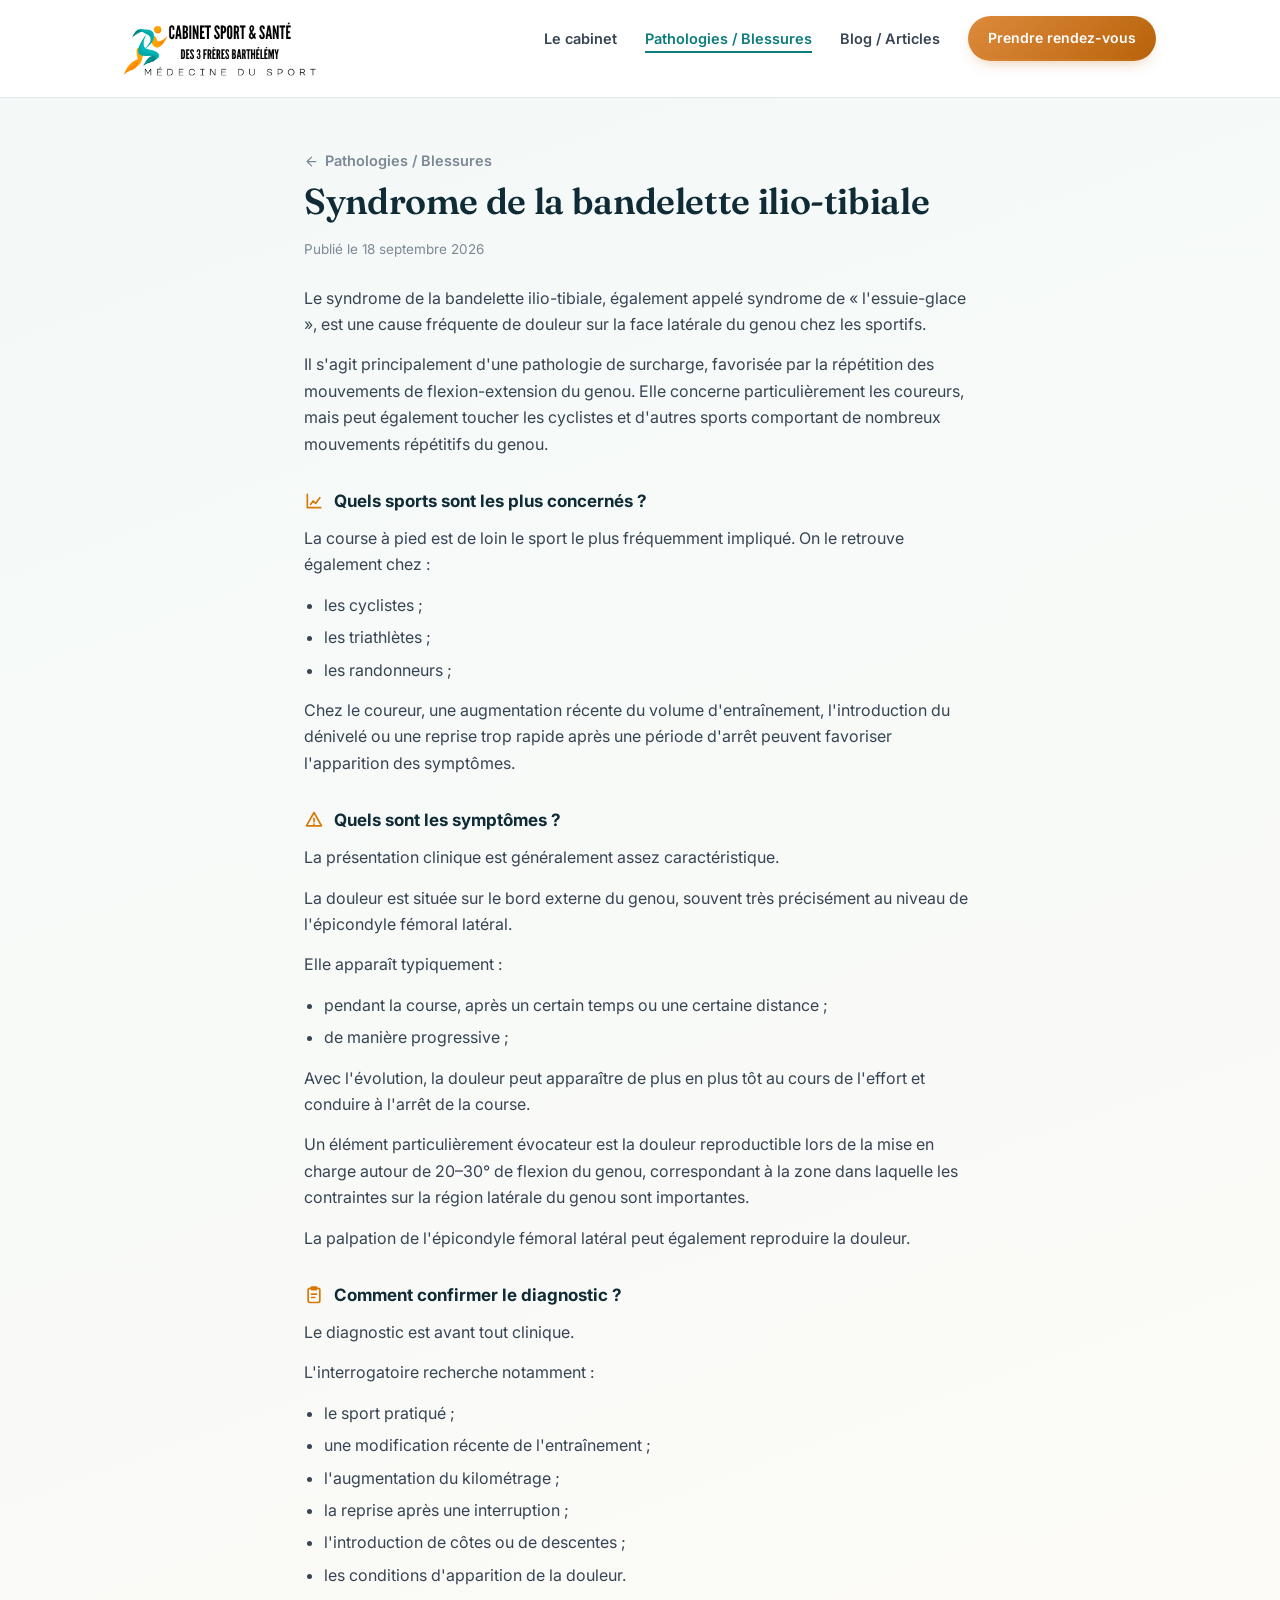
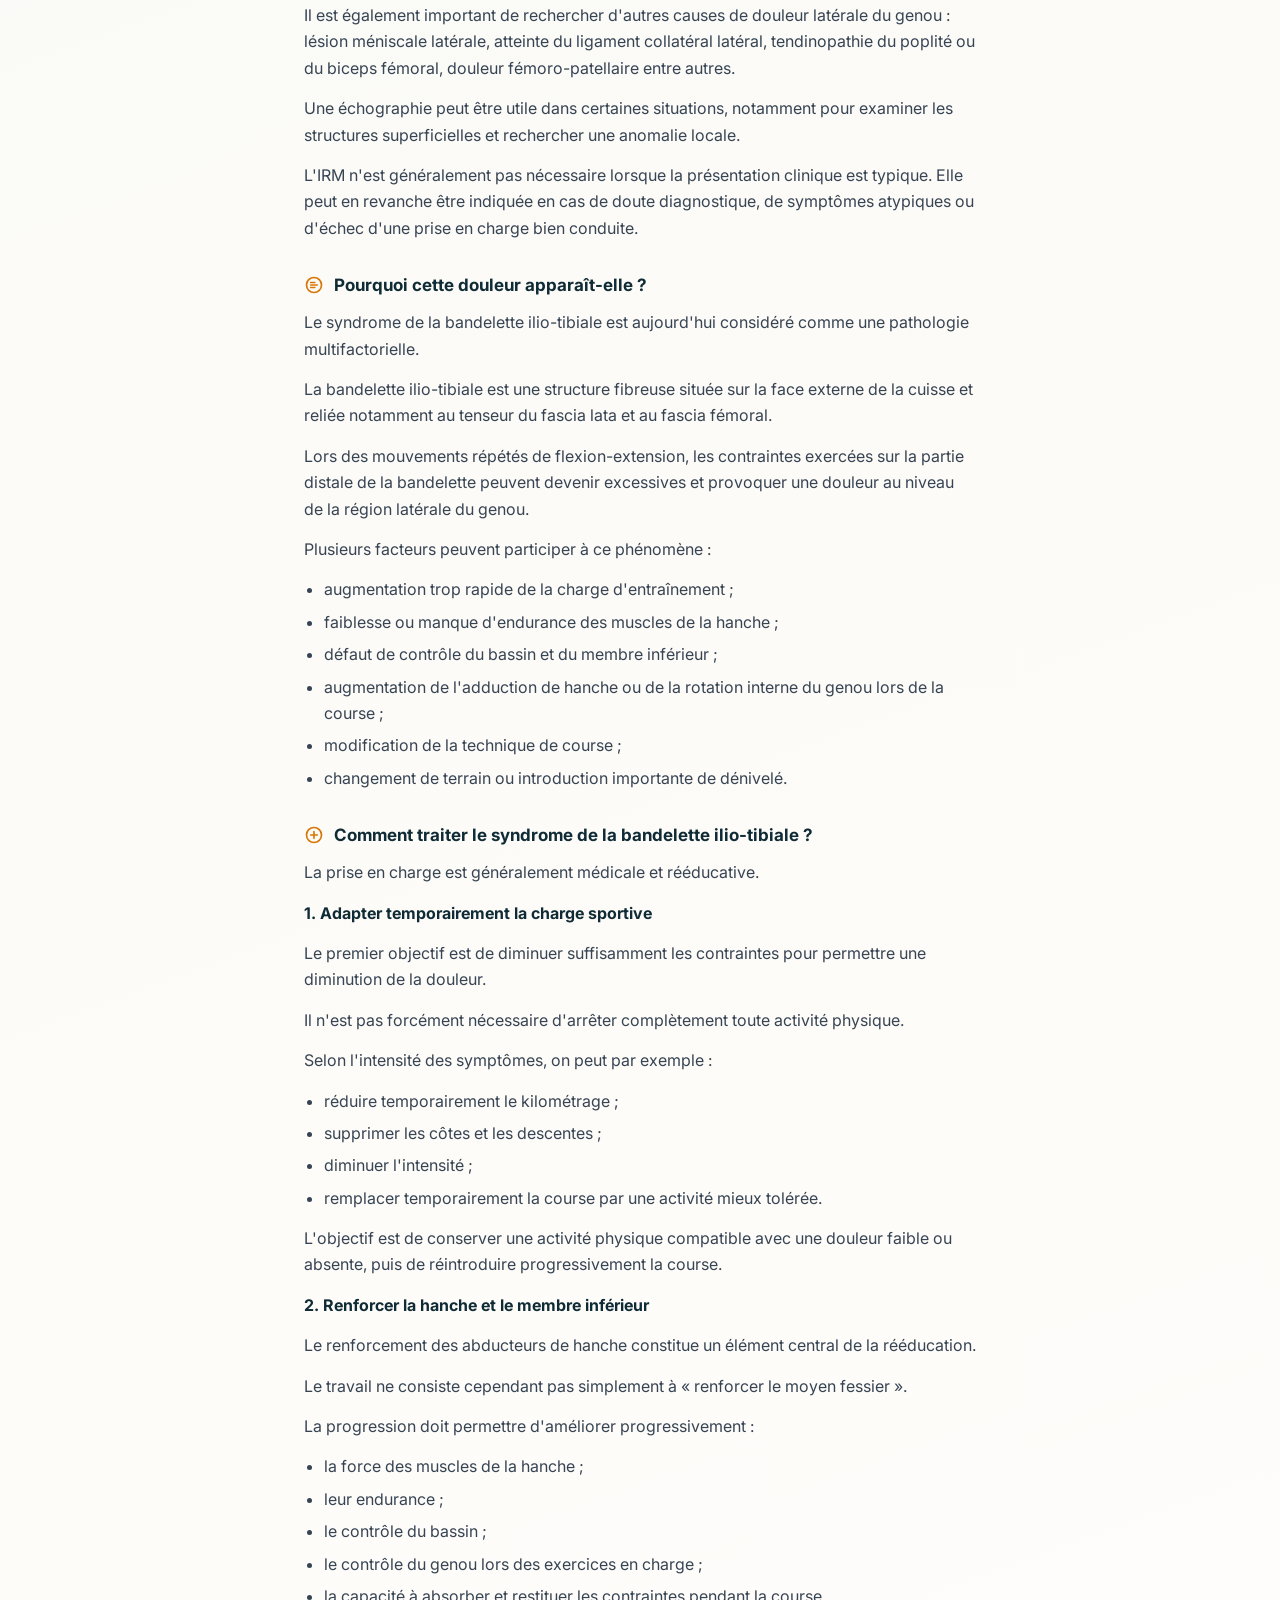
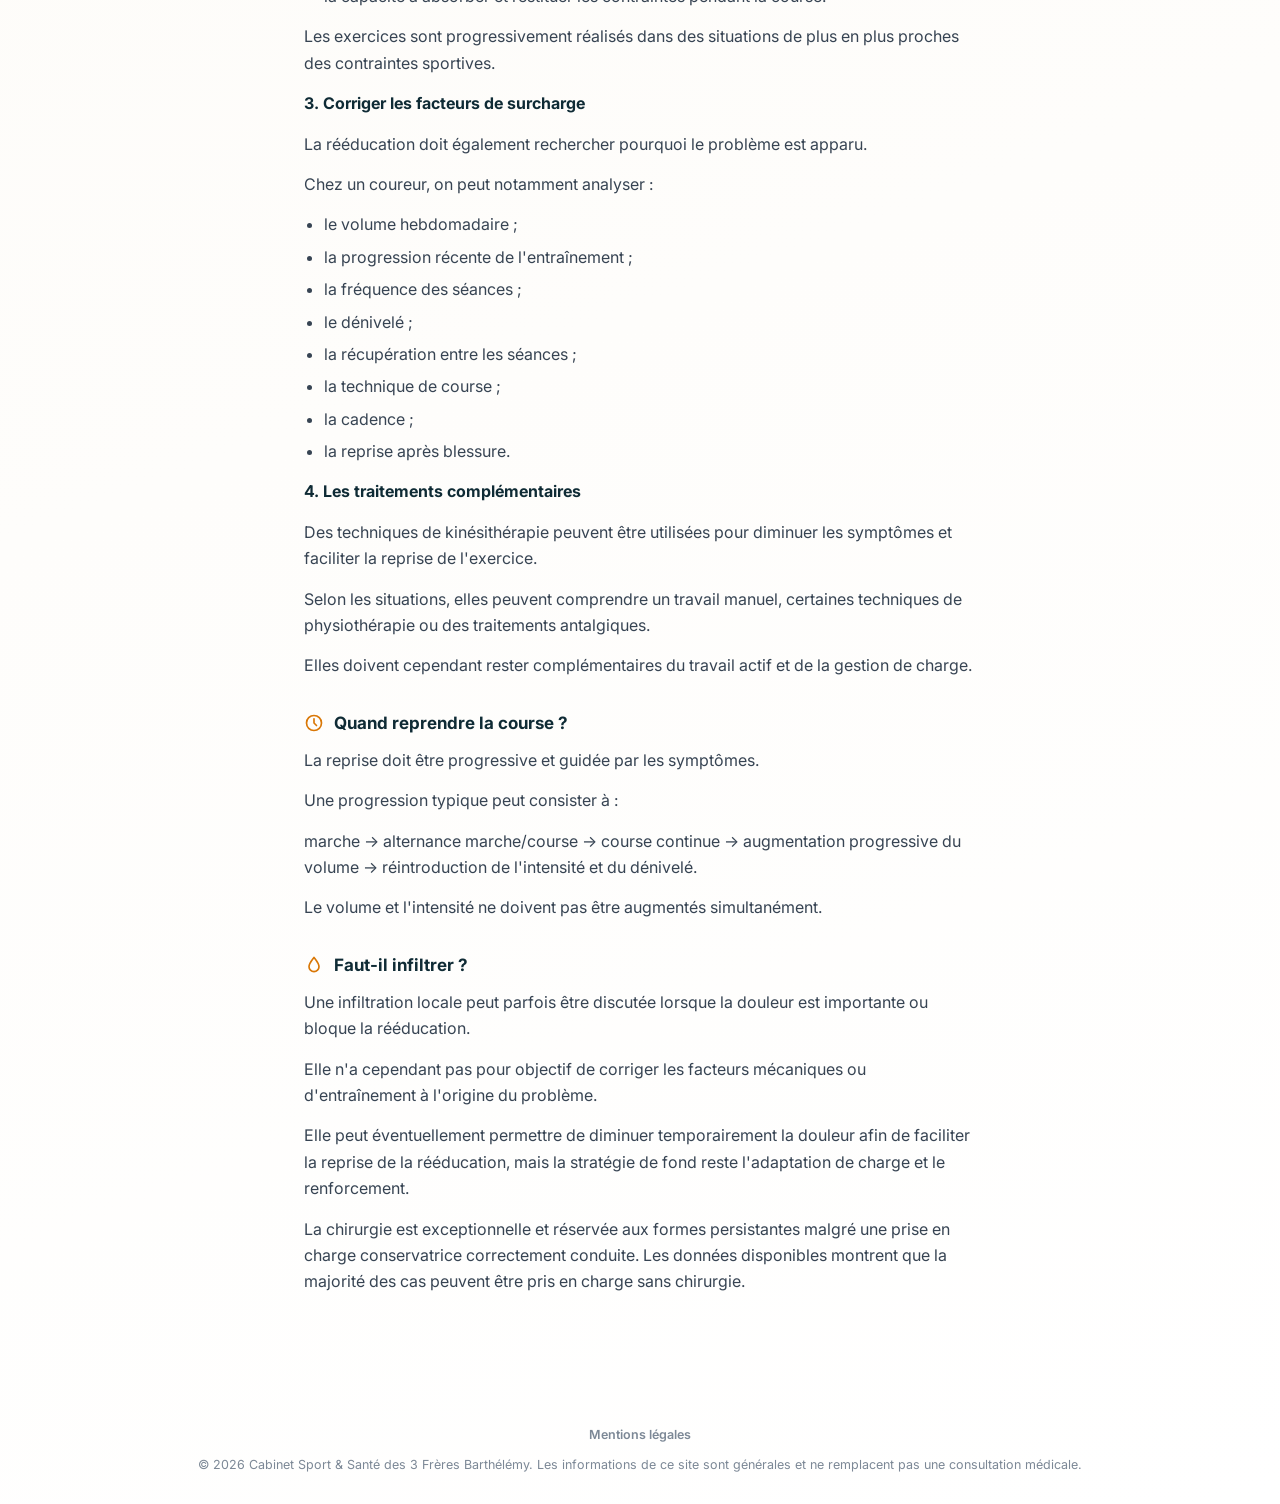
==== bandelette-ilio-tibiale.html @ 6c6b0b25 "Add "Syndrome de la bandelette ilio-tibiale" article Turn Pathologies from an empty state into a car" ====
<!DOCTYPE html>
<html lang="fr">
<head>
<meta charset="UTF-8">
<meta name="viewport" content="width=device-width, initial-scale=1.0">
<title>Syndrome de la bandelette ilio-tibiale - Cabinet Sport &amp; Santé des 3 Frères Barthélémy</title>
<meta name="description" content="Syndrome de la bandelette ilio-tibiale : symptômes, diagnostic, causes et prise en charge chez le coureur.">
<link rel="icon" type="image/png" href="assets/favicon.png">
<link rel="preconnect" href="https://fonts.googleapis.com">
<link rel="preconnect" href="https://fonts.gstatic.com" crossorigin>
<link href="https://fonts.googleapis.com/css2?family=Fraunces:opsz,wght@9..144,500;9..144,600&family=Inter:wght@400;500;600;700&display=swap" rel="stylesheet">
<link rel="stylesheet" href="style.css">
</head>
<body>

<header>
  <div class="nav-wrap">
    <a href="index.html" class="logo"><img src="assets/logo-header.png" alt="Cabinet Sport & Santé des 3 Frères Barthélémy"></a>
    <nav>
      <ul>
        <li><a href="cabinet.html">Le cabinet</a></li>
        <li><a href="pathologies.html" class="active">Pathologies / Blessures</a></li>
        <li><a href="traitements.html">Blog / Articles</a></li>
        <li><a href="cabinet.html#rendez-vous" class="nav-cta">Prendre rendez-vous</a></li>
      </ul>
    </nav>
  </div>
</header>

<main>
  <div class="container">
    <a class="back-link" href="pathologies.html">
      <svg viewBox="0 0 24 24" fill="none" stroke="currentColor" stroke-width="2" stroke-linecap="round" stroke-linejoin="round"><path d="M19 12H5M12 19l-7-7 7-7"/></svg>
      Pathologies / Blessures
    </a>

    <h1>Syndrome de la bandelette ilio-tibiale</h1>
    <p class="article-date">Publié le 18 septembre 2026</p>

    <p>Le syndrome de la bandelette ilio-tibiale, également appelé syndrome de « l'essuie-glace », est une cause fréquente de douleur sur la face latérale du genou chez les sportifs.</p>
    <p>Il s'agit principalement d'une pathologie de surcharge, favorisée par la répétition des mouvements de flexion-extension du genou. Elle concerne particulièrement les coureurs, mais peut également toucher les cyclistes et d'autres sports comportant de nombreux mouvements répétitifs du genou.</p>

    <h3><svg viewBox="0 0 24 24" fill="none" stroke="currentColor" stroke-width="2" stroke-linecap="round" stroke-linejoin="round"><path d="M4 4v16h16M8 16l3-4 3 3 5-7"/></svg> Quels sports sont les plus concernés ?</h3>
    <p>La course à pied est de loin le sport le plus fréquemment impliqué. On le retrouve également chez :</p>
    <ul>
      <li>les cyclistes ;</li>
      <li>les triathlètes ;</li>
      <li>les randonneurs ;</li>
    </ul>
    <p>Chez le coureur, une augmentation récente du volume d'entraînement, l'introduction du dénivelé ou une reprise trop rapide après une période d'arrêt peuvent favoriser l'apparition des symptômes.</p>

    <h3><svg viewBox="0 0 24 24" fill="none" stroke="currentColor" stroke-width="2" stroke-linecap="round" stroke-linejoin="round"><path d="M12 3l9 16H3L12 3z"/><path d="M12 10v4M12 17h.01"/></svg> Quels sont les symptômes ?</h3>
    <p>La présentation clinique est généralement assez caractéristique.</p>
    <p>La douleur est située sur le bord externe du genou, souvent très précisément au niveau de l'épicondyle fémoral latéral.</p>
    <p>Elle apparaît typiquement :</p>
    <ul>
      <li>pendant la course, après un certain temps ou une certaine distance ;</li>
      <li>de manière progressive ;</li>
    </ul>
    <p>Avec l'évolution, la douleur peut apparaître de plus en plus tôt au cours de l'effort et conduire à l'arrêt de la course.</p>
    <p>Un élément particulièrement évocateur est la douleur reproductible lors de la mise en charge autour de 20–30° de flexion du genou, correspondant à la zone dans laquelle les contraintes sur la région latérale du genou sont importantes.</p>
    <p>La palpation de l'épicondyle fémoral latéral peut également reproduire la douleur.</p>

    <h3><svg viewBox="0 0 24 24" fill="none" stroke="currentColor" stroke-width="2" stroke-linecap="round" stroke-linejoin="round"><rect x="5" y="4" width="14" height="17" rx="2"/><path d="M9 2.5h6v3H9z"/><path d="M9 11h6M9 15h4"/></svg> Comment confirmer le diagnostic ?</h3>
    <p>Le diagnostic est avant tout clinique.</p>
    <p>L'interrogatoire recherche notamment :</p>
    <ul>
      <li>le sport pratiqué ;</li>
      <li>une modification récente de l'entraînement ;</li>
      <li>l'augmentation du kilométrage ;</li>
      <li>la reprise après une interruption ;</li>
      <li>l'introduction de côtes ou de descentes ;</li>
      <li>les conditions d'apparition de la douleur.</li>
    </ul>
    <p>Il est également important de rechercher d'autres causes de douleur latérale du genou : lésion méniscale latérale, atteinte du ligament collatéral latéral, tendinopathie du poplité ou du biceps fémoral, douleur fémoro-patellaire entre autres.</p>
    <p>Une échographie peut être utile dans certaines situations, notamment pour examiner les structures superficielles et rechercher une anomalie locale.</p>
    <p>L'IRM n'est généralement pas nécessaire lorsque la présentation clinique est typique. Elle peut en revanche être indiquée en cas de doute diagnostique, de symptômes atypiques ou d'échec d'une prise en charge bien conduite.</p>

    <h3><svg viewBox="0 0 24 24" fill="none" stroke="currentColor" stroke-width="2" stroke-linecap="round" stroke-linejoin="round"><circle cx="12" cy="12" r="9"/><path d="M8 12h8M8 9h5M8 15h5"/></svg> Pourquoi cette douleur apparaît-elle ?</h3>
    <p>Le syndrome de la bandelette ilio-tibiale est aujourd'hui considéré comme une pathologie multifactorielle.</p>
    <p>La bandelette ilio-tibiale est une structure fibreuse située sur la face externe de la cuisse et reliée notamment au tenseur du fascia lata et au fascia fémoral.</p>
    <p>Lors des mouvements répétés de flexion-extension, les contraintes exercées sur la partie distale de la bandelette peuvent devenir excessives et provoquer une douleur au niveau de la région latérale du genou.</p>
    <p>Plusieurs facteurs peuvent participer à ce phénomène :</p>
    <ul>
      <li>augmentation trop rapide de la charge d'entraînement ;</li>
      <li>faiblesse ou manque d'endurance des muscles de la hanche ;</li>
      <li>défaut de contrôle du bassin et du membre inférieur ;</li>
      <li>augmentation de l'adduction de hanche ou de la rotation interne du genou lors de la course ;</li>
      <li>modification de la technique de course ;</li>
      <li>changement de terrain ou introduction importante de dénivelé.</li>
    </ul>

    <h3><svg viewBox="0 0 24 24" fill="none" stroke="currentColor" stroke-width="2" stroke-linecap="round" stroke-linejoin="round"><circle cx="12" cy="12" r="9"/><path d="M12 8v8M8 12h8"/></svg> Comment traiter le syndrome de la bandelette ilio-tibiale ?</h3>
    <p>La prise en charge est généralement médicale et rééducative.</p>

    <p><strong>1. Adapter temporairement la charge sportive</strong></p>
    <p>Le premier objectif est de diminuer suffisamment les contraintes pour permettre une diminution de la douleur.</p>
    <p>Il n'est pas forcément nécessaire d'arrêter complètement toute activité physique.</p>
    <p>Selon l'intensité des symptômes, on peut par exemple :</p>
    <ul>
      <li>réduire temporairement le kilométrage ;</li>
      <li>supprimer les côtes et les descentes ;</li>
      <li>diminuer l'intensité ;</li>
      <li>remplacer temporairement la course par une activité mieux tolérée.</li>
    </ul>
    <p>L'objectif est de conserver une activité physique compatible avec une douleur faible ou absente, puis de réintroduire progressivement la course.</p>

    <p><strong>2. Renforcer la hanche et le membre inférieur</strong></p>
    <p>Le renforcement des abducteurs de hanche constitue un élément central de la rééducation.</p>
    <p>Le travail ne consiste cependant pas simplement à « renforcer le moyen fessier ».</p>
    <p>La progression doit permettre d'améliorer progressivement :</p>
    <ul>
      <li>la force des muscles de la hanche ;</li>
      <li>leur endurance ;</li>
      <li>le contrôle du bassin ;</li>
      <li>le contrôle du genou lors des exercices en charge ;</li>
      <li>la capacité à absorber et restituer les contraintes pendant la course.</li>
    </ul>
    <p>Les exercices sont progressivement réalisés dans des situations de plus en plus proches des contraintes sportives.</p>

    <p><strong>3. Corriger les facteurs de surcharge</strong></p>
    <p>La rééducation doit également rechercher pourquoi le problème est apparu.</p>
    <p>Chez un coureur, on peut notamment analyser :</p>
    <ul>
      <li>le volume hebdomadaire ;</li>
      <li>la progression récente de l'entraînement ;</li>
      <li>la fréquence des séances ;</li>
      <li>le dénivelé ;</li>
      <li>la récupération entre les séances ;</li>
      <li>la technique de course ;</li>
      <li>la cadence ;</li>
      <li>la reprise après blessure.</li>
    </ul>

    <p><strong>4. Les traitements complémentaires</strong></p>
    <p>Des techniques de kinésithérapie peuvent être utilisées pour diminuer les symptômes et faciliter la reprise de l'exercice.</p>
    <p>Selon les situations, elles peuvent comprendre un travail manuel, certaines techniques de physiothérapie ou des traitements antalgiques.</p>
    <p>Elles doivent cependant rester complémentaires du travail actif et de la gestion de charge.</p>

    <h3><svg viewBox="0 0 24 24" fill="none" stroke="currentColor" stroke-width="2" stroke-linecap="round" stroke-linejoin="round"><circle cx="12" cy="12" r="9"/><path d="M12 7v5l3 3"/></svg> Quand reprendre la course ?</h3>
    <p>La reprise doit être progressive et guidée par les symptômes.</p>
    <p>Une progression typique peut consister à :</p>
    <p>marche → alternance marche/course → course continue → augmentation progressive du volume → réintroduction de l'intensité et du dénivelé.</p>
    <p>Le volume et l'intensité ne doivent pas être augmentés simultanément.</p>

    <h3><svg viewBox="0 0 24 24" fill="none" stroke="currentColor" stroke-width="2" stroke-linecap="round" stroke-linejoin="round"><path d="M12 3c-3 4-6 7.5-6 11a6 6 0 0 0 12 0c0-3.5-3-7-6-11z"/></svg> Faut-il infiltrer ?</h3>
    <p>Une infiltration locale peut parfois être discutée lorsque la douleur est importante ou bloque la rééducation.</p>
    <p>Elle n'a cependant pas pour objectif de corriger les facteurs mécaniques ou d'entraînement à l'origine du problème.</p>
    <p>Elle peut éventuellement permettre de diminuer temporairement la douleur afin de faciliter la reprise de la rééducation, mais la stratégie de fond reste l'adaptation de charge et le renforcement.</p>
    <p>La chirurgie est exceptionnelle et réservée aux formes persistantes malgré une prise en charge conservatrice correctement conduite. Les données disponibles montrent que la majorité des cas peuvent être pris en charge sans chirurgie.</p>
  </div>
</main>

<footer>
  <div class="footer-links"><a href="mentions-legales.html">Mentions légales</a></div>
  © 2026 Cabinet Sport &amp; Santé des 3 Frères Barthélémy. Les informations de ce site sont générales et ne remplacent pas une consultation médicale.
</footer>

</body>
</html>
---- style.css ----
:root{
  --navy:#0f2b35;
  --teal:#0e7c7c;
  --teal-dark:#0b5f5f;
  --teal-tint:#eaf5f4;
  --accent:#d97706;
  --accent-dark:#b8630a;
  --accent-tint:#fdf1e2;
  --doctolib:#1568c4;
  --doctolib-dark:#0f4f96;
  --text:#374453;
  --text-light:#7c8896;
  --border:#e5e9ed;
}
*{margin:0;padding:0;box-sizing:border-box;}
html{scroll-behavior:smooth;}
body{
  font-family:'Inter',system-ui,-apple-system,sans-serif;
  color:var(--text);
  background:linear-gradient(160deg,#f3f9f8 0%,#fdfbf7 45%,#ffffff 100%);
  line-height:1.65;
  -webkit-font-smoothing:antialiased;
}
a{color:inherit;text-decoration:none;}
[id]{scroll-margin-top:24px;}
.container{max-width:720px;margin:0 auto;padding:0 24px;}
.container-wide{max-width:900px;margin:0 auto;padding:0 24px;}

/* Header */
header{background:#fff;box-shadow:0 1px 0 rgba(15,43,53,0.08);}
.nav-wrap{
  max-width:1080px;margin:0 auto;padding:16px 24px;
  display:flex;align-items:center;justify-content:space-between;flex-wrap:wrap;gap:20px;
}
.logo{display:flex;align-items:center;}
.logo img{height:54px;display:block;}
nav ul{display:flex;align-items:center;gap:28px;list-style:none;flex-wrap:wrap;}
nav ul li a{font-weight:600;font-size:14.5px;color:var(--text);padding-bottom:4px;border-bottom:2px solid transparent;}
nav ul li a:hover,nav ul li a.active{color:var(--teal);border-color:var(--teal);}
.nav-cta{
  display:inline-flex;align-items:center;font-weight:600;font-size:14px;color:#fff;
  background:linear-gradient(135deg,#dd8a3d,var(--accent-dark));
  box-shadow:0 6px 16px -8px rgba(184,99,10,0.5);
  padding:10px 20px;border-radius:999px;white-space:nowrap;
}
.nav-cta:hover{box-shadow:0 8px 20px -8px rgba(184,99,10,0.6);}

main{padding:52px 0 88px;}

/* Hero (home page) */
.hero-grid{display:grid;grid-template-columns:1.15fr 1fr;align-items:center;gap:32px;}
.hero-text .eyebrow{margin-bottom:18px;}
.hero-text h1{font-size:44px;}

.hero-visual{position:relative;display:flex;align-items:center;justify-content:center;min-height:280px;}
.hero-ring{
  position:absolute;top:50%;left:50%;transform:translate(-50%,-50%);
  width:320px;height:320px;border-radius:50%;
  border:1.5px dashed rgba(14,124,124,0.28);
}
.hero-blob{
  position:relative;width:264px;height:264px;border-radius:50%;flex-shrink:0;
  background:
    radial-gradient(circle at 26% 24%, rgba(14,124,124,0.55) 0%, rgba(14,124,124,0) 55%),
    radial-gradient(circle at 76% 78%, rgba(230,142,20,0.5) 0%, rgba(230,142,20,0) 55%),
    linear-gradient(140deg,#f2fbfa 0%,#fdf3e2 100%);
  border:1px solid rgba(255,255,255,0.7);
  display:flex;align-items:center;justify-content:center;
  box-shadow:0 30px 54px -22px rgba(15,43,53,0.32),0 0 0 1px rgba(15,43,53,0.03);
}
.hero-blob img{width:56%;height:auto;filter:drop-shadow(0 14px 20px rgba(15,43,53,0.22));}

/* Headings and text */
h1{
  font-family:'Fraunces',Georgia,serif;font-weight:600;
  font-size:36px;line-height:1.15;letter-spacing:-0.01em;margin-bottom:16px;color:var(--navy);
}
h2{
  font-family:'Fraunces',Georgia,serif;font-weight:600;
  font-size:26px;margin:52px 0 18px;padding-bottom:12px;border-bottom:1px solid var(--border);color:var(--navy);
}
h2:first-of-type{margin-top:0;}
h3{font-size:17px;margin:30px 0 10px;color:var(--navy);display:flex;align-items:center;gap:10px;}
h3 svg{width:20px;height:20px;color:var(--accent);flex-shrink:0;}
p{margin-bottom:14px;}
p strong{color:var(--navy);}
ul,ol{margin:0 0 14px 20px;}
li{margin-bottom:6px;}
.eyebrow{
  display:block;font-size:12.5px;font-weight:700;letter-spacing:.09em;text-transform:uppercase;
  color:var(--teal);margin-bottom:16px;
}
.lead{font-size:17px;color:var(--text-light);margin-bottom:8px;max-width:560px;}

.lead-line{
  font-size:18px;line-height:1.5;color:var(--text-light);
  max-width:520px;padding-left:16px;margin-bottom:12px;border-left:3px solid var(--border);
}
.lead-line-1{border-left-color:var(--teal);}
.lead-line-2{border-left-color:var(--accent);}
.lead-line-3{border-left-color:var(--teal);margin-bottom:0;}

/* Buttons and links */
.btn{
  display:inline-flex;align-items:center;gap:8px;padding:12px 20px;border-radius:8px;
  background:linear-gradient(135deg,#2e86e0,var(--doctolib-dark));
  box-shadow:0 8px 18px -10px rgba(15,79,150,0.5);
  color:#fff;font-weight:600;font-size:14.5px;border:none;width:fit-content;
}
.btn:hover{box-shadow:0 10px 22px -10px rgba(15,79,150,0.6);}
.text-link{display:inline-flex;align-items:center;gap:6px;font-weight:600;font-size:15px;color:var(--navy);}
.text-link:hover{color:var(--teal);}
.text-link svg{width:16px;height:16px;transition:transform .15s ease;}
.text-link:hover svg{transform:translateX(3px);}
.map-link{color:var(--accent);text-decoration:underline;font-weight:600;}
.map-link:hover{color:var(--navy);}

/* Doctor rows (cabinet page) */
.doctor{
  display:flex;align-items:center;justify-content:space-between;gap:20px;flex-wrap:wrap;
  background:linear-gradient(135deg,#f8fbfa,#eef6f5);
  border-radius:14px;padding:20px 24px;margin-bottom:16px;
  box-shadow:0 10px 26px -18px rgba(15,43,53,0.25);
}
.doctor-info strong{display:block;color:var(--navy);font-size:15.5px;margin-bottom:2px;}
.doctor-info span{color:var(--text-light);font-size:13.5px;}

/* Location card (cabinet page) */
.location-card{
  display:flex;align-items:center;gap:16px;flex-wrap:wrap;
  background:linear-gradient(135deg,#f8fbfa,#eef6f5);
  border-radius:14px;padding:20px 24px;margin:22px 0 12px;
  box-shadow:0 10px 26px -18px rgba(15,43,53,0.25);
}
.location-icon{
  width:44px;height:44px;border-radius:50%;flex-shrink:0;
  background:linear-gradient(135deg,#eaf6f5,#d3ece9);
  display:flex;align-items:center;justify-content:center;
}
.location-icon svg{width:20px;height:20px;color:var(--teal-dark);}
.location-card .map-link{font-weight:600;font-size:15.5px;}

.empty-state{
  border:1px dashed var(--border);border-radius:10px;padding:36px 24px;
  text-align:center;color:var(--text-light);margin:20px 0;
}

/* Clickable article cards (traitements, pathologies) */
.card-list{display:flex;flex-direction:column;gap:14px;margin-top:24px;}
.card-link{
  display:flex;align-items:center;justify-content:space-between;gap:20px;
  background:linear-gradient(135deg,#ffffff,#f8fbfa);
  border:1px solid rgba(15,43,53,0.06);border-radius:14px;padding:24px 26px;
  box-shadow:0 8px 22px -18px rgba(15,43,53,0.18);
  transition:box-shadow .2s ease,transform .2s ease;
}
.card-link:hover{box-shadow:0 16px 32px -18px rgba(15,43,53,0.28);transform:translateY(-2px);}
.card-link .card-text h2{font-family:'Inter',sans-serif;font-weight:700;border-bottom:none;margin:0 0 6px;padding-bottom:0;font-size:18px;}
.card-link .card-text p{margin:0;color:var(--text-light);font-size:14.5px;}
.card-link .card-arrow{width:18px;height:18px;color:var(--text-light);flex-shrink:0;transition:transform .15s ease,color .15s ease;}
.card-link:hover .card-arrow{color:var(--teal);transform:translateX(3px);}

/* Expertise section (home page) */
.expertise-section{
  background:linear-gradient(135deg,#eef7f6 0%,#faf4ec 100%);
  padding:56px 0 64px;margin-top:48px;
}
.expertise-section h2{margin-top:0;border-bottom:1px solid rgba(15,43,53,0.08);}
.expertise-grid{display:grid;grid-template-columns:1fr 1fr;gap:40px 48px;}
.expertise-item{display:flex;gap:16px;}
.expertise-icon-wrap{
  width:46px;height:46px;border-radius:50%;flex-shrink:0;
  background:linear-gradient(135deg,#eaf6f5,#d3ece9);
  display:flex;align-items:center;justify-content:center;
}
.expertise-icon-wrap svg{width:21px;height:21px;color:var(--teal-dark);}
.expertise-item h3{margin:0 0 8px;font-size:16.5px;display:block;}
.expertise-item ul{list-style:none;margin:0;padding:0;}
.expertise-item li{display:flex;align-items:flex-start;gap:8px;font-size:14px;color:var(--text-light);margin-bottom:7px;}
.expertise-item li:last-child{margin-bottom:0;}
.expertise-item li svg{width:13px;height:13px;color:var(--accent);flex-shrink:0;margin-top:4px;}
.inline-link{text-decoration:underline;text-decoration-color:var(--border);text-underline-offset:2px;}
.inline-link:hover{color:var(--teal);text-decoration-color:var(--teal);}

.article-date{font-size:13.5px;color:var(--text-light);margin-bottom:24px;}

.back-link{display:inline-flex;align-items:center;gap:6px;font-weight:600;font-size:14.5px;color:var(--text-light);margin-bottom:8px;}
.back-link:hover{color:var(--accent);}
.back-link svg{width:15px;height:15px;}

footer{padding:28px 0;text-align:center;font-size:12.5px;color:var(--text-light);}
.footer-links{margin-bottom:10px;}
.footer-links a{font-weight:600;color:var(--text-light);}
.footer-links a:hover{color:var(--accent);}

@media (max-width: 640px){
  .nav-wrap{flex-direction:column;align-items:flex-start;padding:16px 20px;}
  nav{width:100%;}
  nav ul{flex-direction:column;align-items:flex-start;width:100%;gap:14px;}
  nav ul li{width:100%;}
  nav ul li a{display:block;padding-bottom:0;}
  nav ul li a.active,nav ul li a:hover{border-bottom:none;}
  .nav-cta{width:100%;justify-content:center;margin-top:4px;}
}
@media (max-width: 860px){
  .hero-grid{grid-template-columns:1fr;gap:8px;}
  .hero-visual{order:-1;min-height:0;margin:0 0 24px;}
  .hero-blob{width:180px;height:180px;}
  .hero-ring{width:220px;height:220px;}
}
@media (max-width: 700px){
  .expertise-grid{grid-template-columns:1fr;gap:32px;}
}
@media (max-width: 640px){
  h1{font-size:29px;}
  .hero-text h1{font-size:30px;}
  .lead{max-width:none;}
  .lead-line{max-width:none;}
  .doctor{flex-direction:column;align-items:flex-start;}
  .doctor .btn{width:100%;justify-content:center;}
  .card-link{align-items:flex-start;}
}
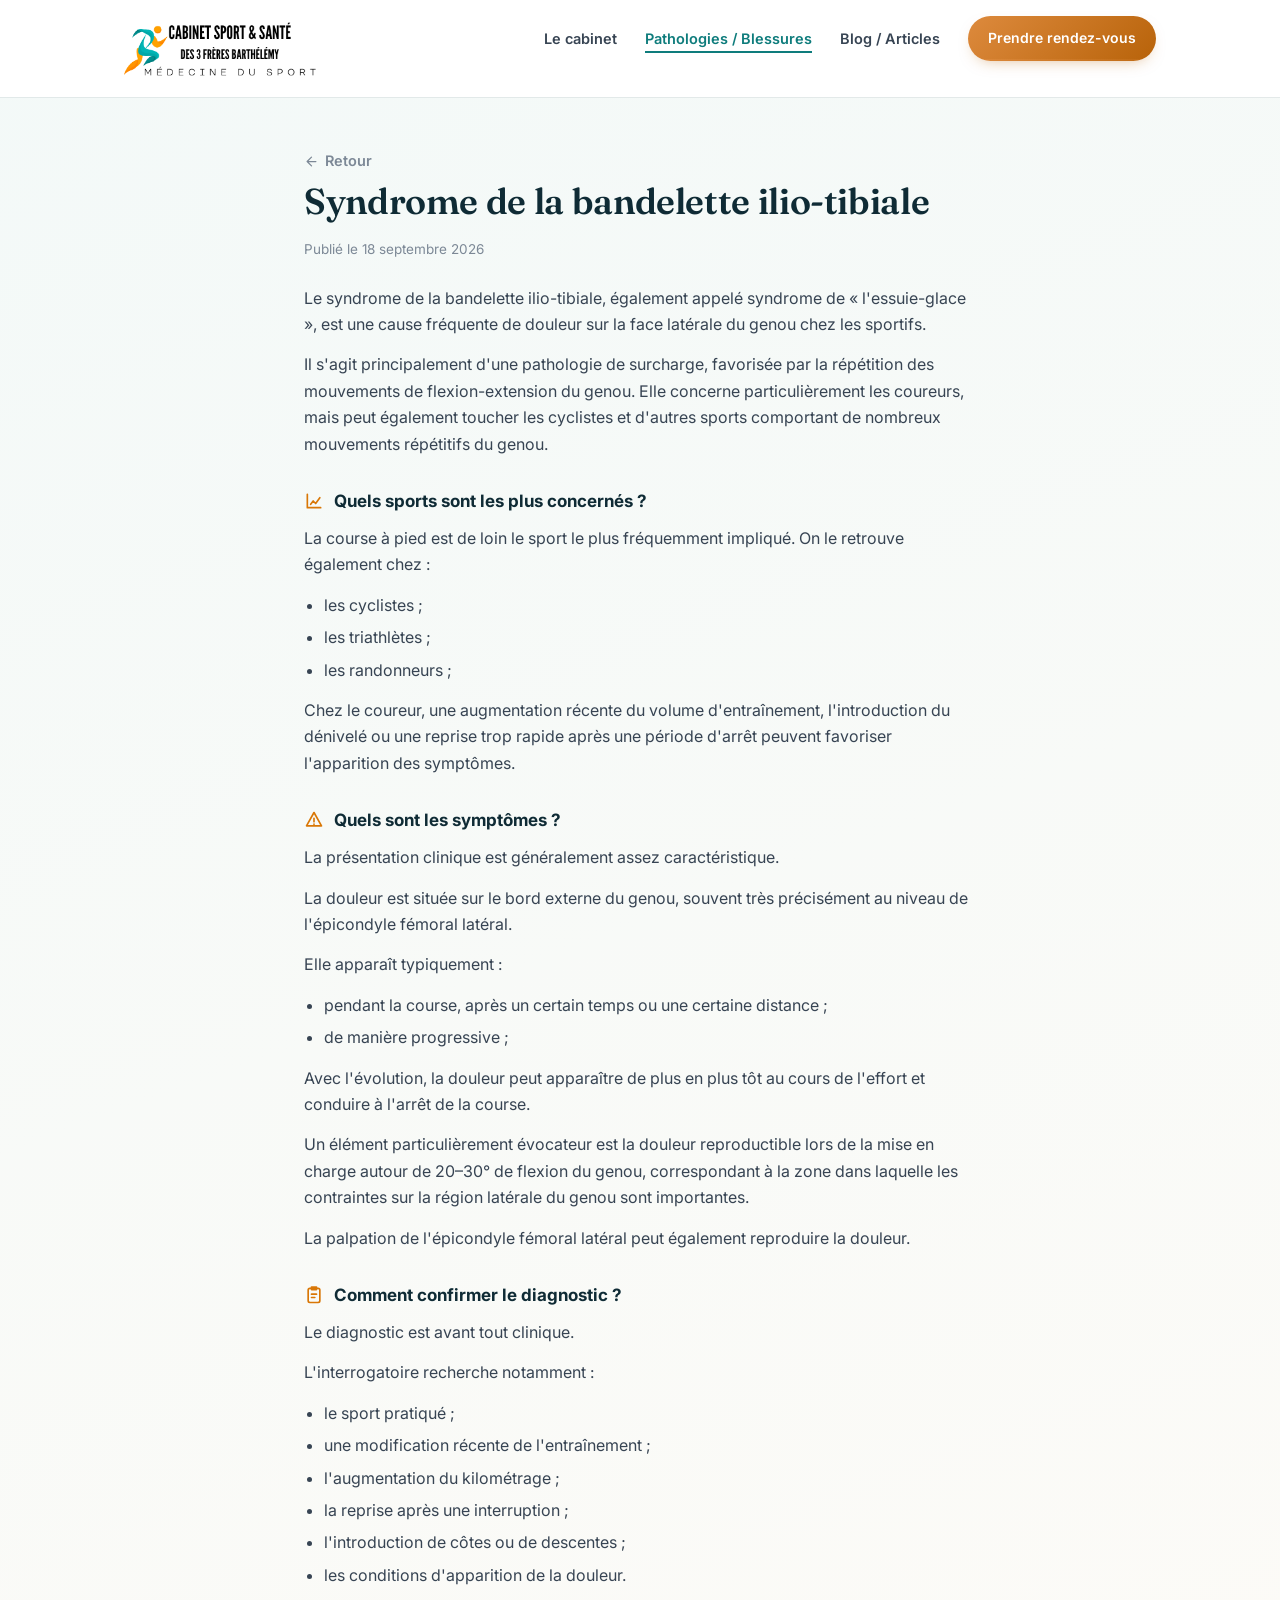
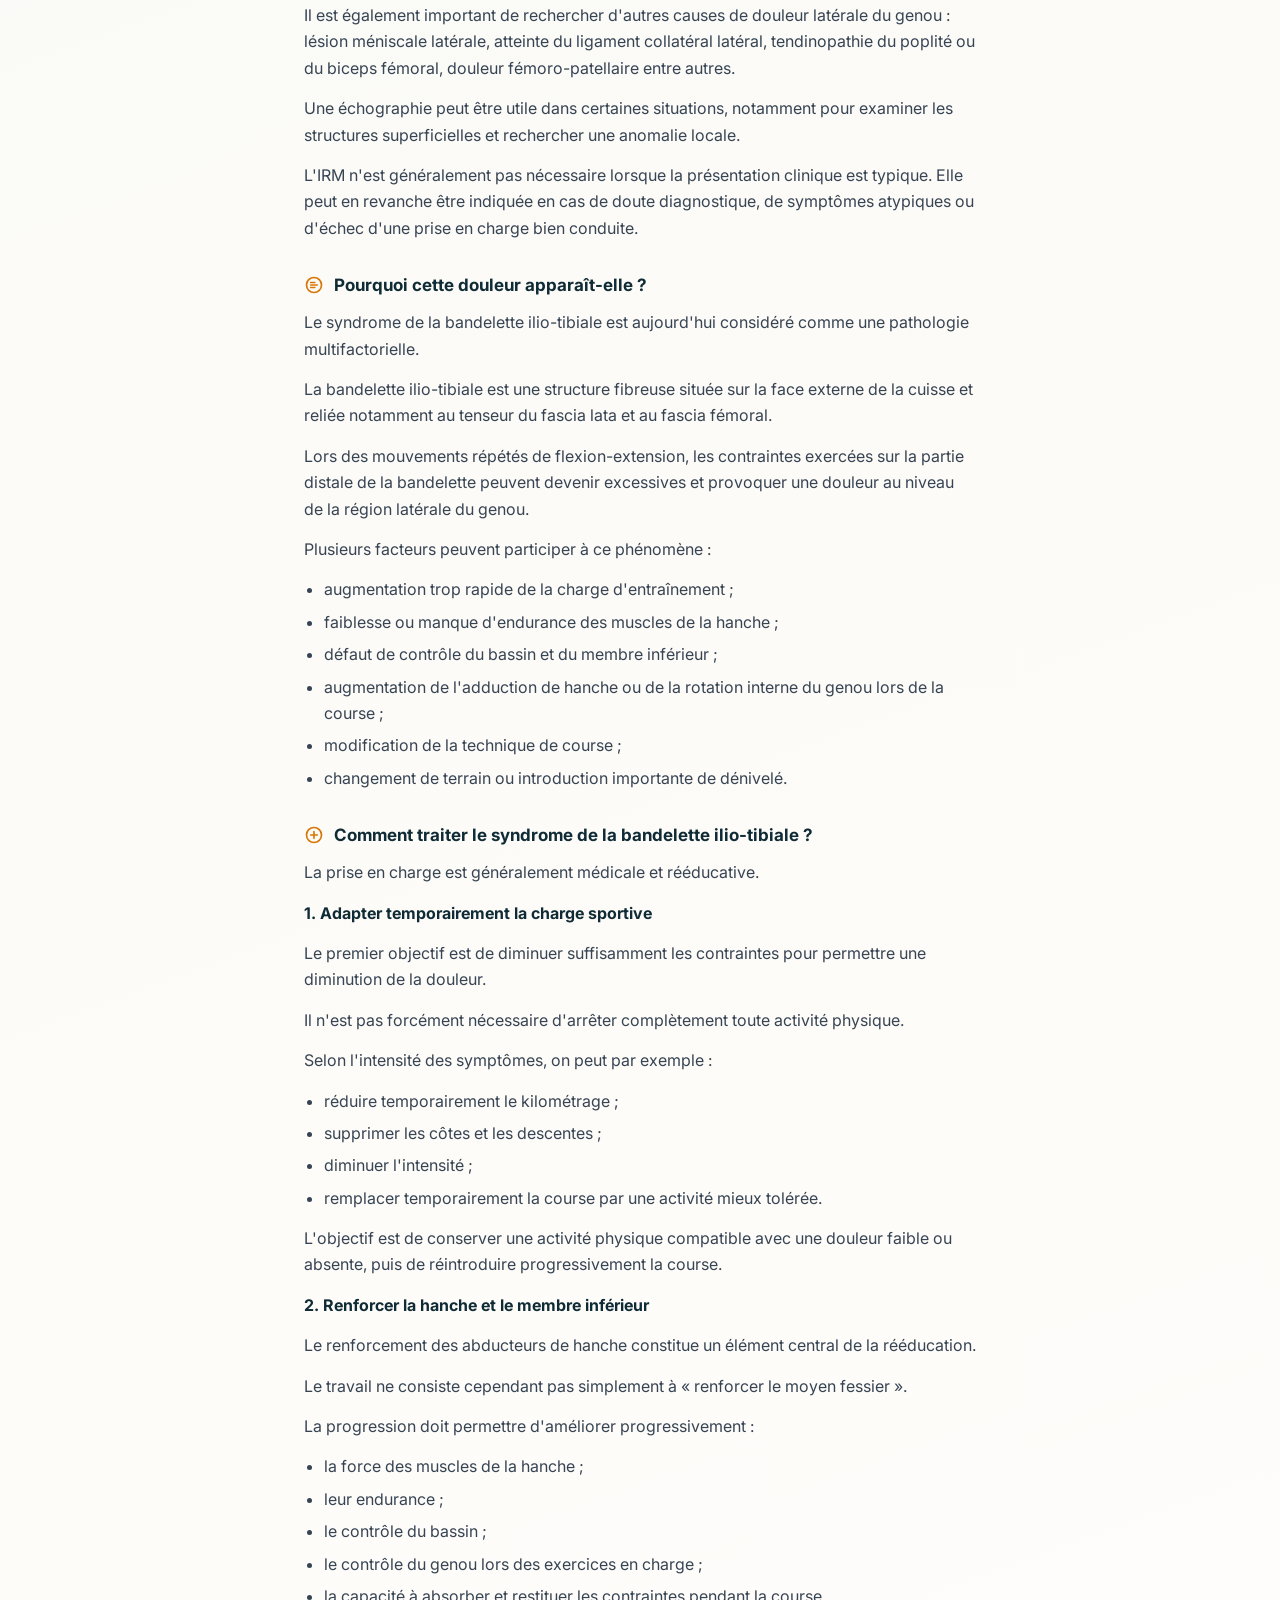
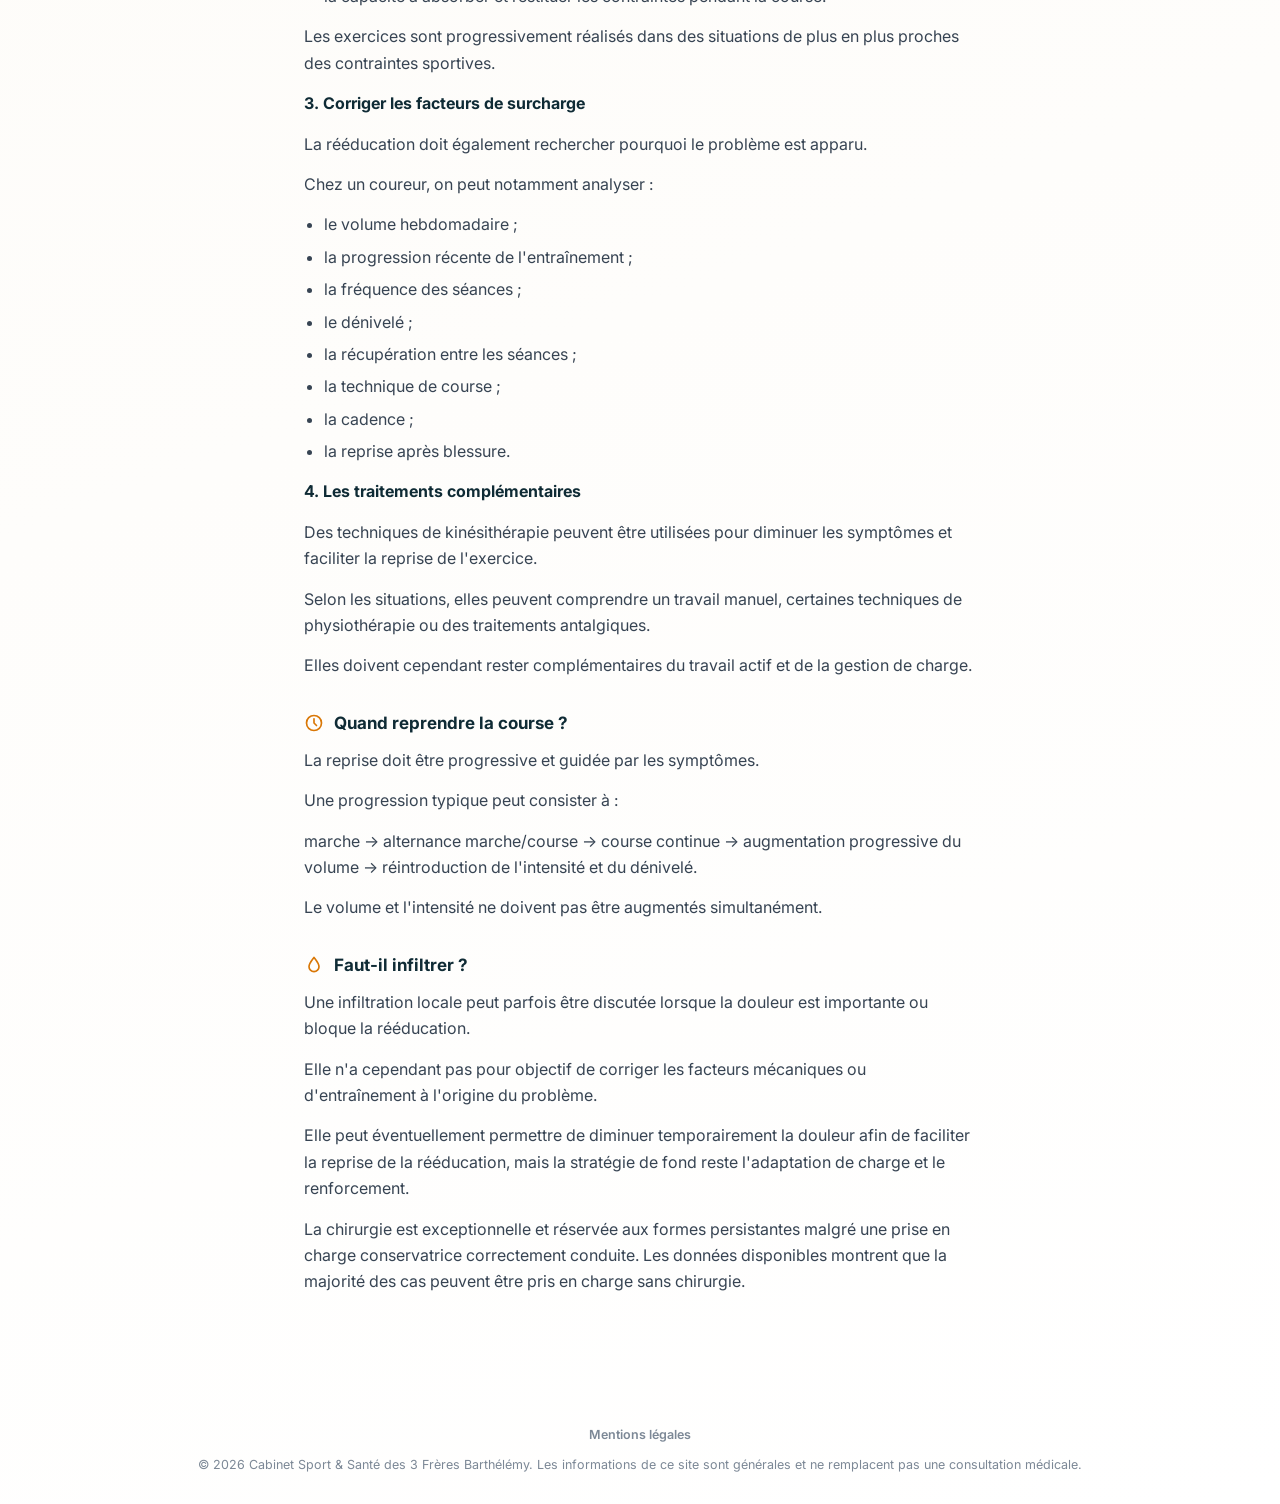
==== commit 4a1e663d: "Add doctor/cabinet photos, fix back-link label on articles - Fix the back-link on all 4 article page" ====
--- a/bandelette-ilio-tibiale.html
+++ b/bandelette-ilio-tibiale.html
@@ -31,7 +31,7 @@
   <div class="container">
     <a class="back-link" href="pathologies.html">
       <svg viewBox="0 0 24 24" fill="none" stroke="currentColor" stroke-width="2" stroke-linecap="round" stroke-linejoin="round"><path d="M19 12H5M12 19l-7-7 7-7"/></svg>
-      Pathologies / Blessures
+      Retour
     </a>
 
     <h1>Syndrome de la bandelette ilio-tibiale</h1>
--- a/style.css
+++ b/style.css
@@ -122,6 +122,7 @@
   border-radius:14px;padding:20px 24px;margin-bottom:16px;
   box-shadow:0 10px 26px -18px rgba(15,43,53,0.25);
 }
+.doctor-left{display:flex;align-items:center;gap:14px;}
 .doctor-info strong{display:block;color:var(--navy);font-size:15.5px;margin-bottom:2px;}
 .doctor-info span{color:var(--text-light);font-size:13.5px;}
 
@@ -132,13 +133,14 @@
   border-radius:14px;padding:20px 24px;margin:22px 0 12px;
   box-shadow:0 10px 26px -18px rgba(15,43,53,0.25);
 }
-.location-icon{
-  width:44px;height:44px;border-radius:50%;flex-shrink:0;
-  background:linear-gradient(135deg,#eaf6f5,#d3ece9);
-  display:flex;align-items:center;justify-content:center;
-}
-.location-icon svg{width:20px;height:20px;color:var(--teal-dark);}
 .location-card .map-link{font-weight:600;font-size:15.5px;}
+
+.doctor-photo,.location-photo{
+  width:46px;height:46px;border-radius:50%;flex-shrink:0;
+  object-fit:cover;object-position:center top;
+  box-shadow:0 2px 6px rgba(15,43,53,0.18);
+}
+.location-photo{object-position:center;}
 
 .empty-state{
   border:1px dashed var(--border);border-radius:10px;padding:36px 24px;
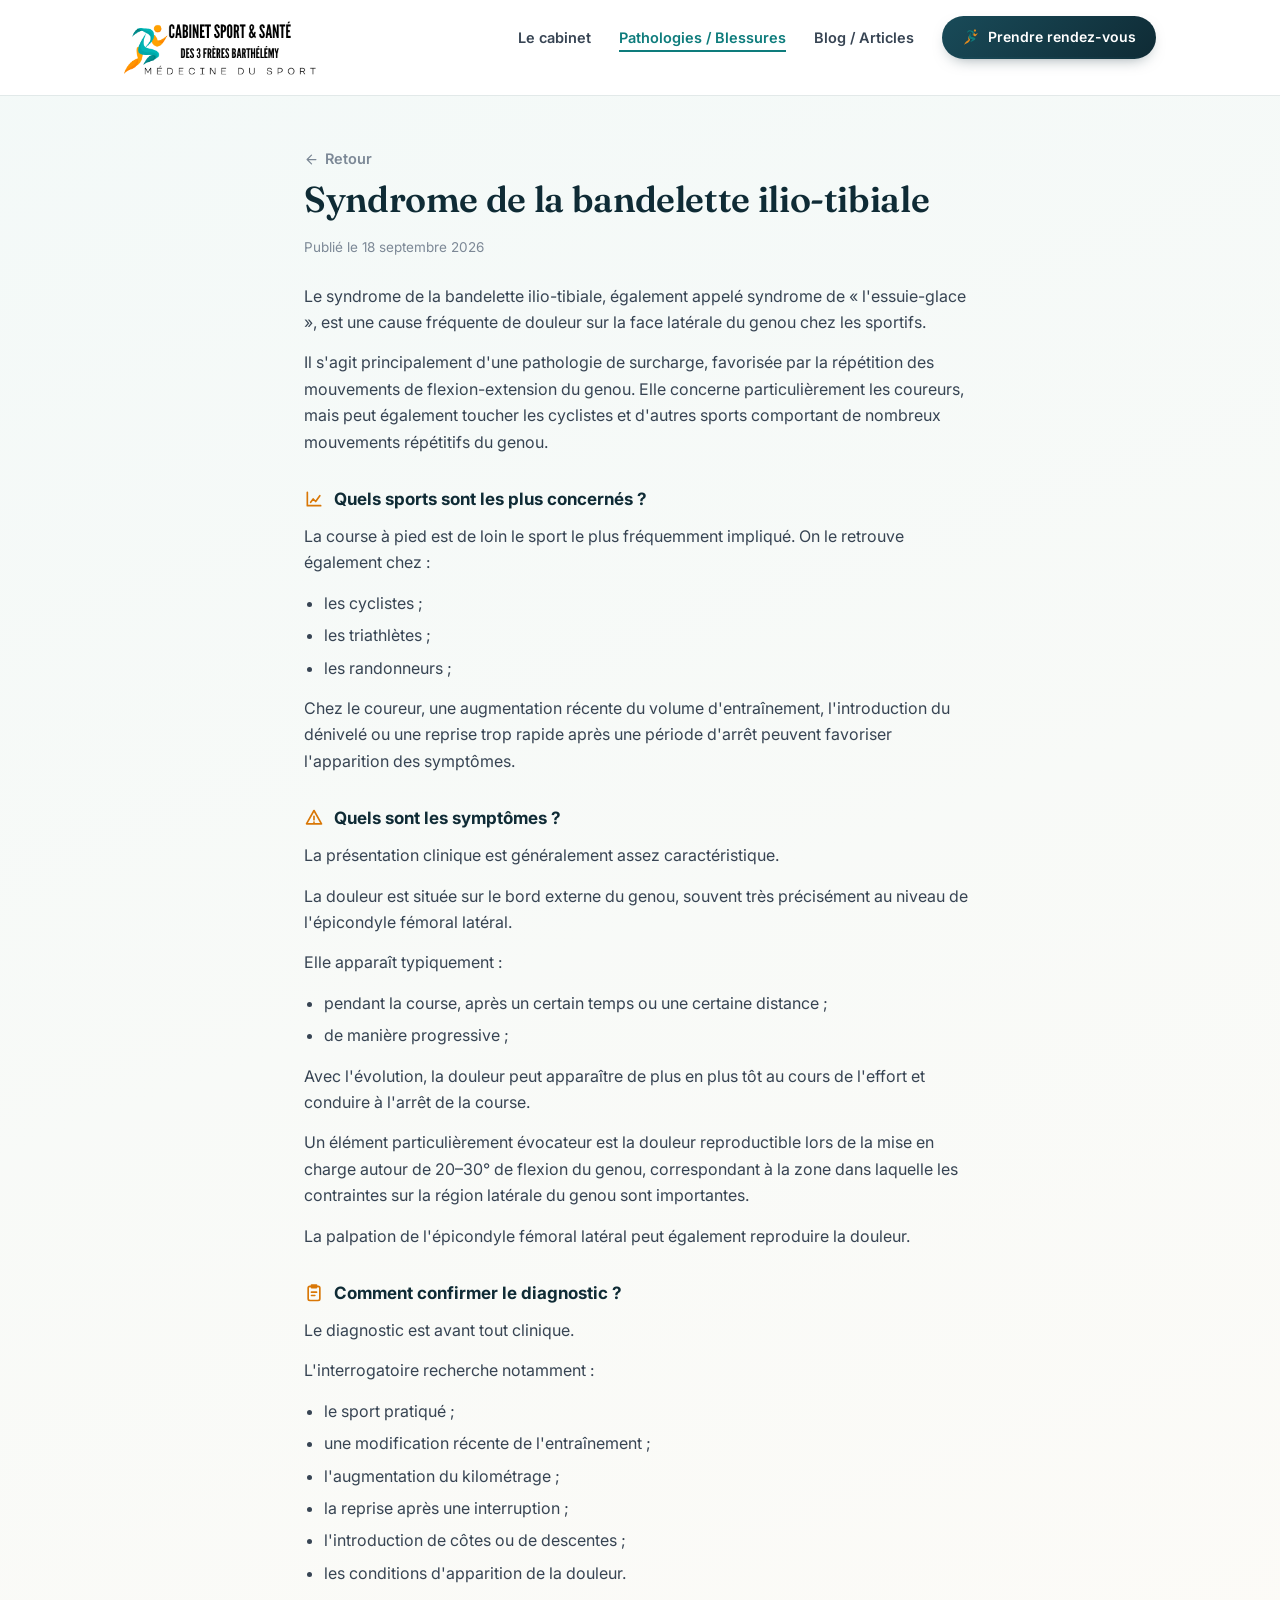
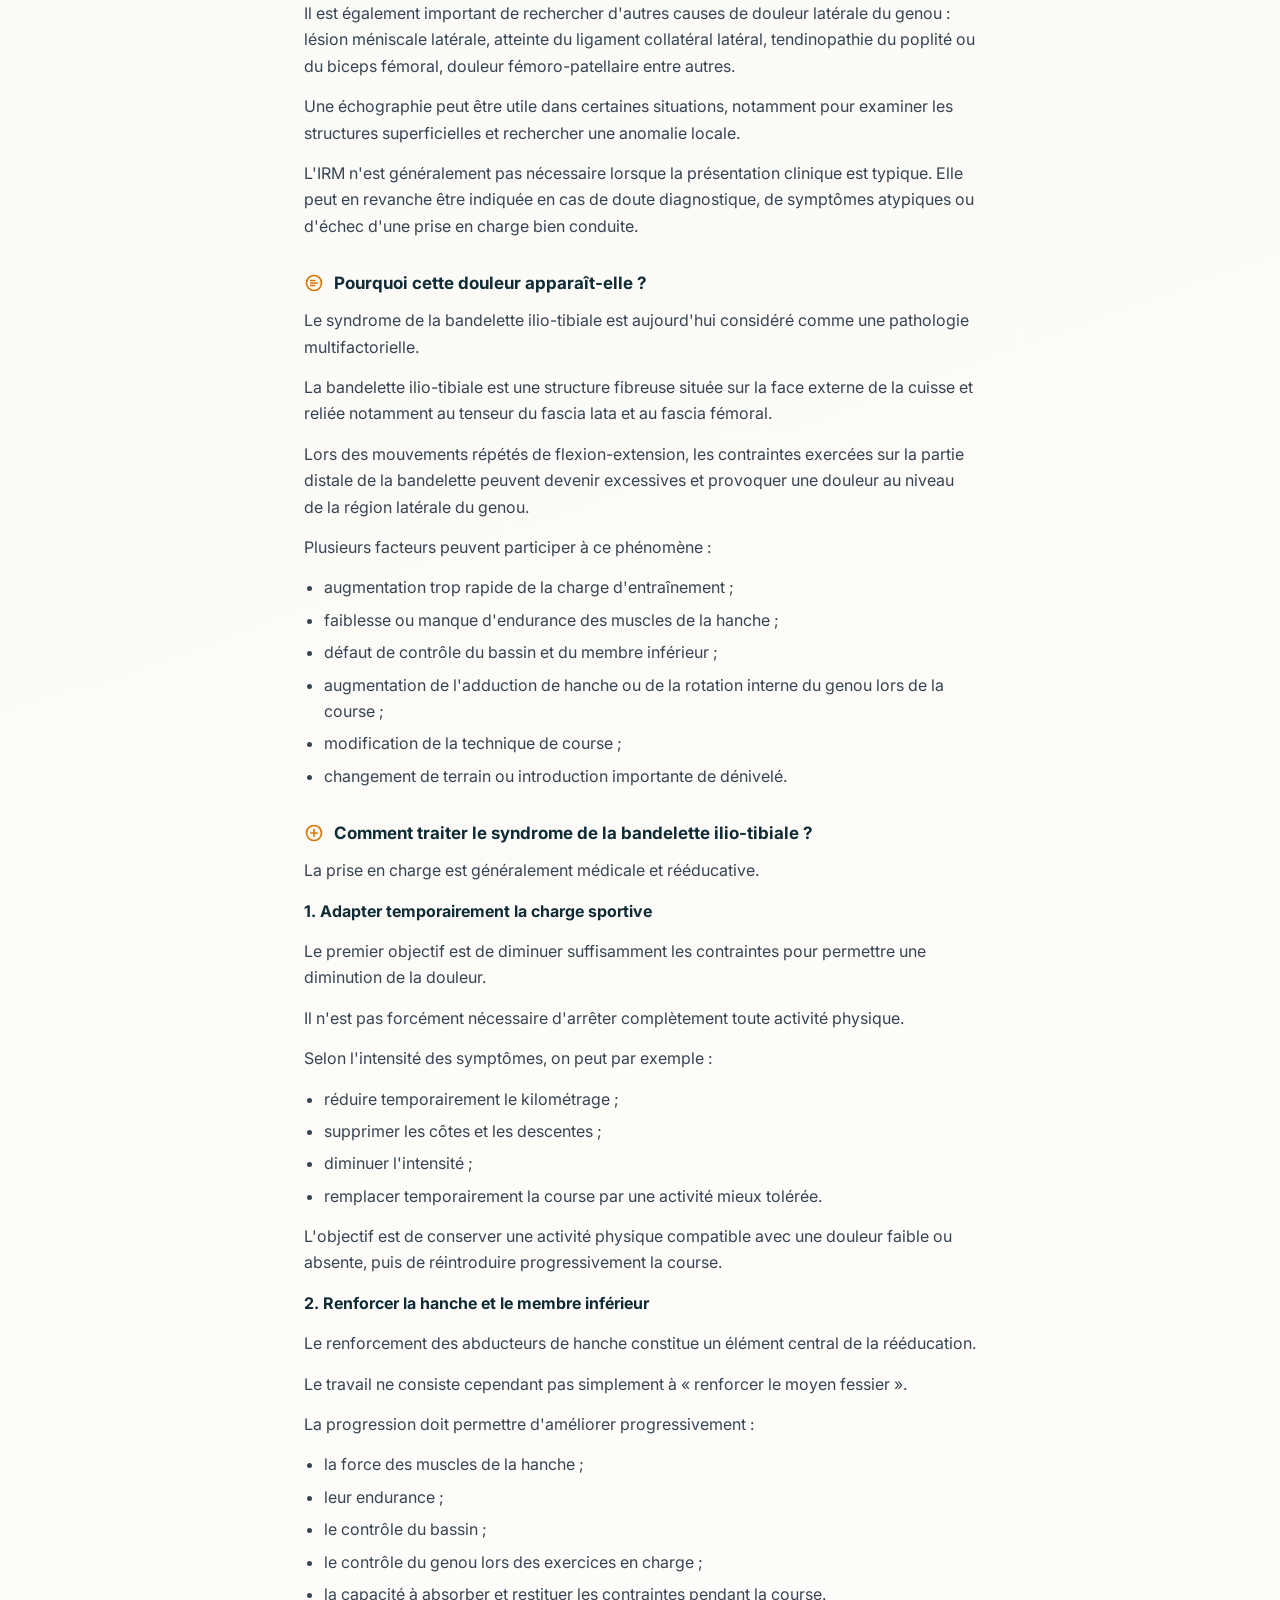
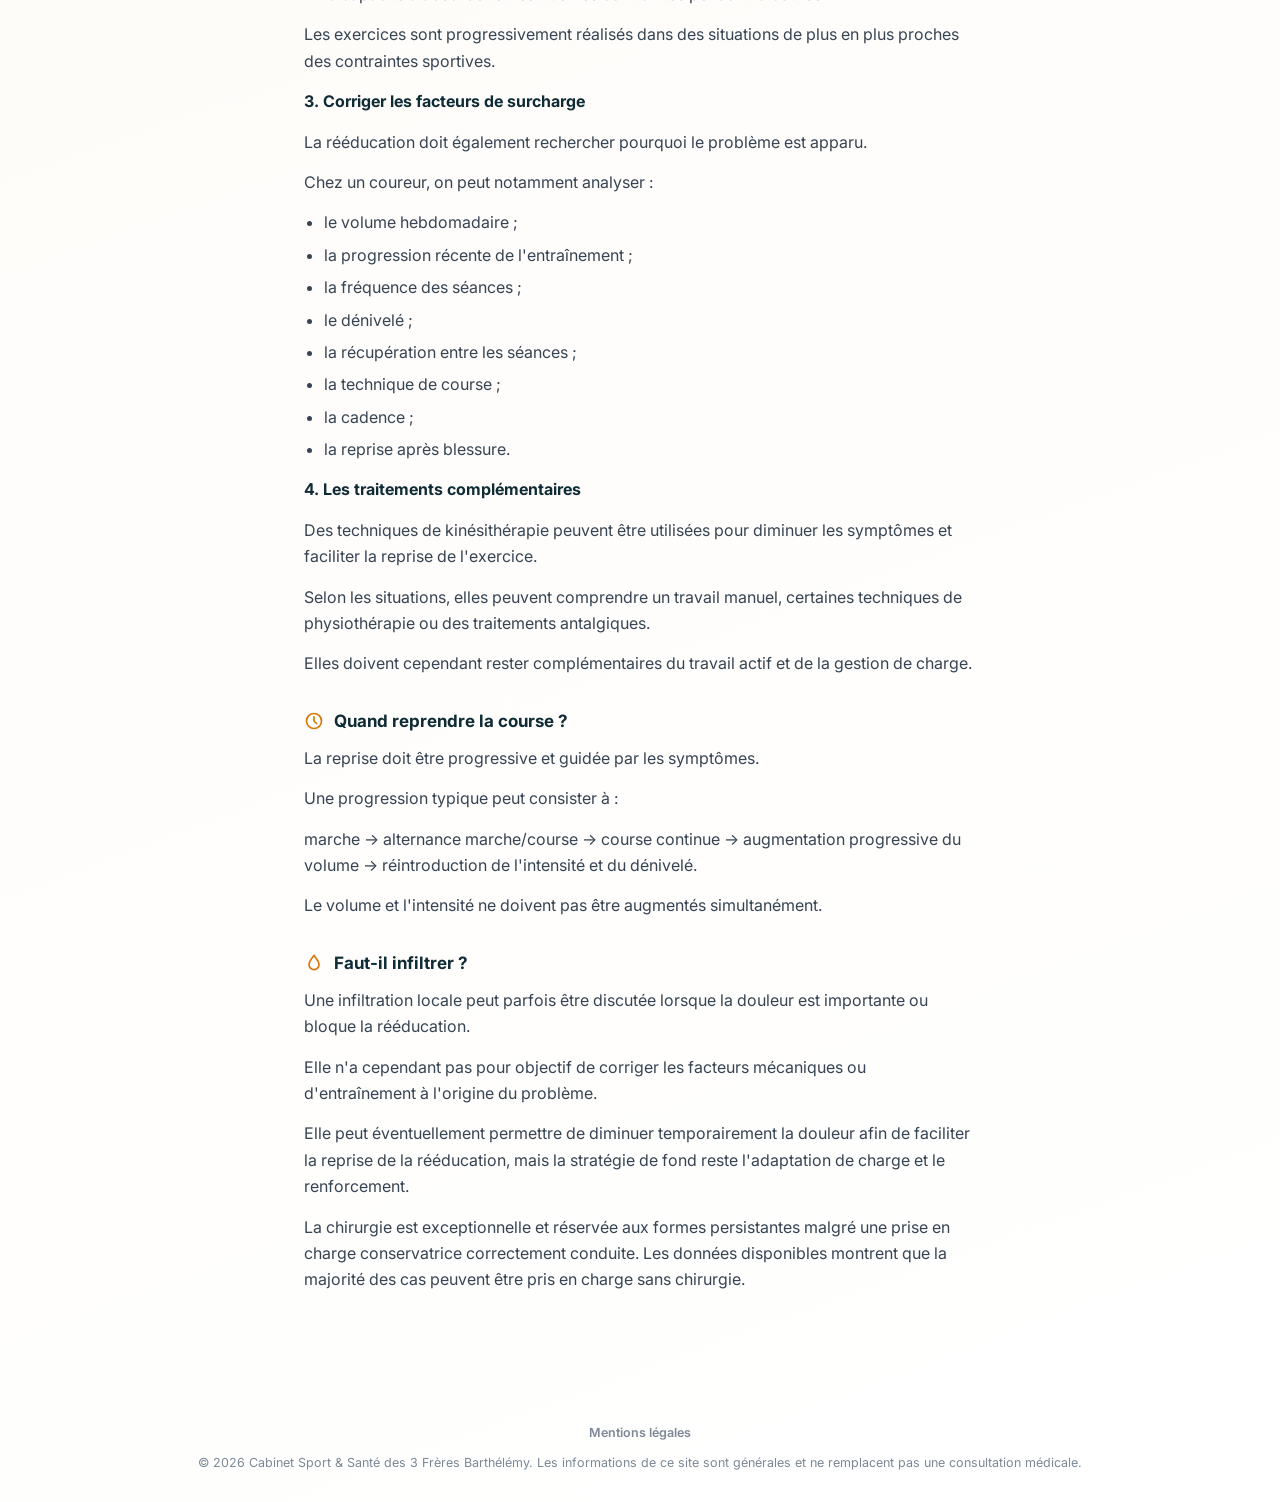
==== commit 03bd39fa: "Redesign nav CTA button and fix oversized doctor photos - Change "Prendre rendez-vous" button from o" ====
--- a/bandelette-ilio-tibiale.html
+++ b/bandelette-ilio-tibiale.html
@@ -21,7 +21,7 @@
         <li><a href="cabinet.html">Le cabinet</a></li>
         <li><a href="pathologies.html" class="active">Pathologies / Blessures</a></li>
         <li><a href="traitements.html">Blog / Articles</a></li>
-        <li><a href="cabinet.html#rendez-vous" class="nav-cta">Prendre rendez-vous</a></li>
+        <li><a href="cabinet.html#rendez-vous" class="nav-cta"><img src="assets/icon-mark.svg" alt="">Prendre rendez-vous</a></li>
       </ul>
     </nav>
   </div>
--- a/style.css
+++ b/style.css
@@ -38,12 +38,13 @@
 nav ul li a{font-weight:600;font-size:14.5px;color:var(--text);padding-bottom:4px;border-bottom:2px solid transparent;}
 nav ul li a:hover,nav ul li a.active{color:var(--teal);border-color:var(--teal);}
 .nav-cta{
-  display:inline-flex;align-items:center;font-weight:600;font-size:14px;color:#fff;
-  background:linear-gradient(135deg,#dd8a3d,var(--accent-dark));
-  box-shadow:0 6px 16px -8px rgba(184,99,10,0.5);
-  padding:10px 20px;border-radius:999px;white-space:nowrap;
-}
-.nav-cta:hover{box-shadow:0 8px 20px -8px rgba(184,99,10,0.6);}
+  display:inline-flex;align-items:center;gap:8px;font-weight:600;font-size:14px;color:#fff;
+  background:linear-gradient(135deg,#194b59,var(--navy));
+  box-shadow:0 6px 16px -8px rgba(15,43,53,0.55);
+  padding:9px 20px;border-radius:999px;white-space:nowrap;
+}
+.nav-cta img{width:18px;height:18px;flex-shrink:0;}
+.nav-cta:hover{box-shadow:0 8px 20px -8px rgba(15,43,53,0.65);}
 
 main{padding:52px 0 88px;}
 
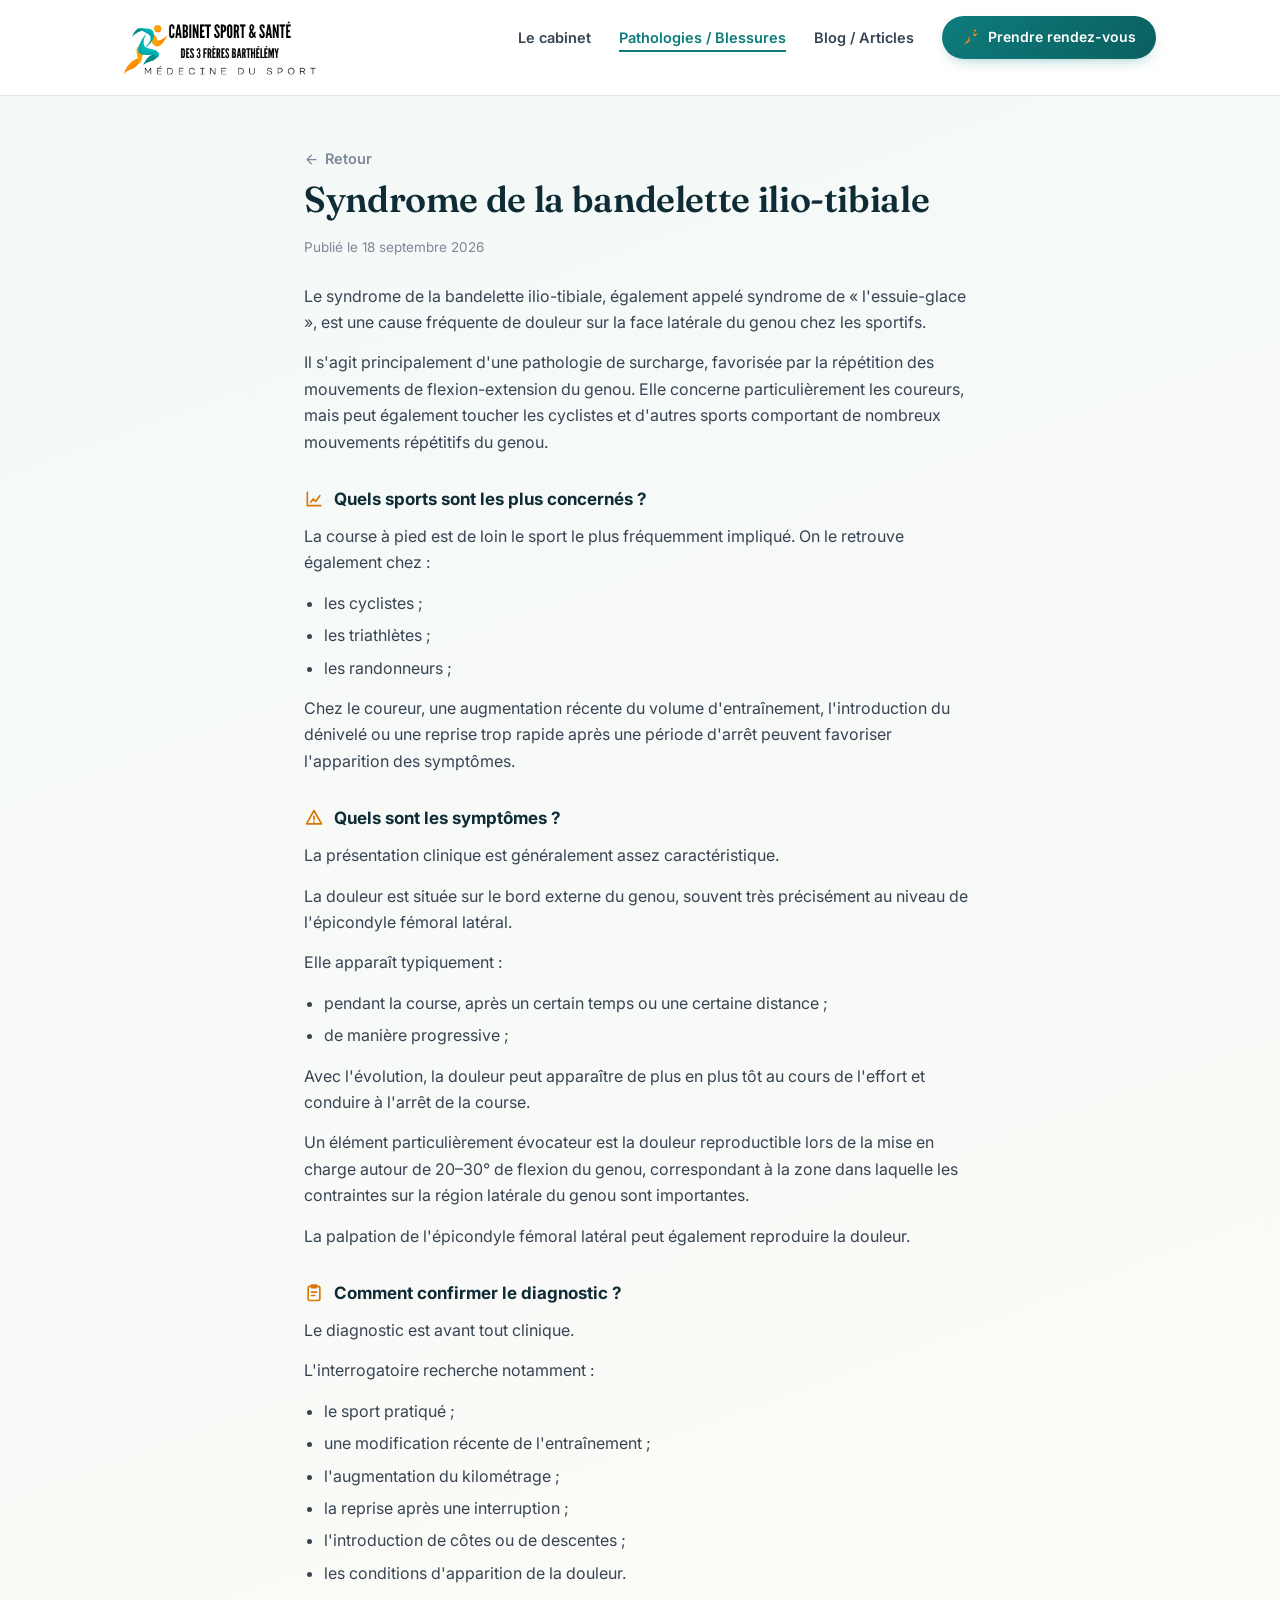
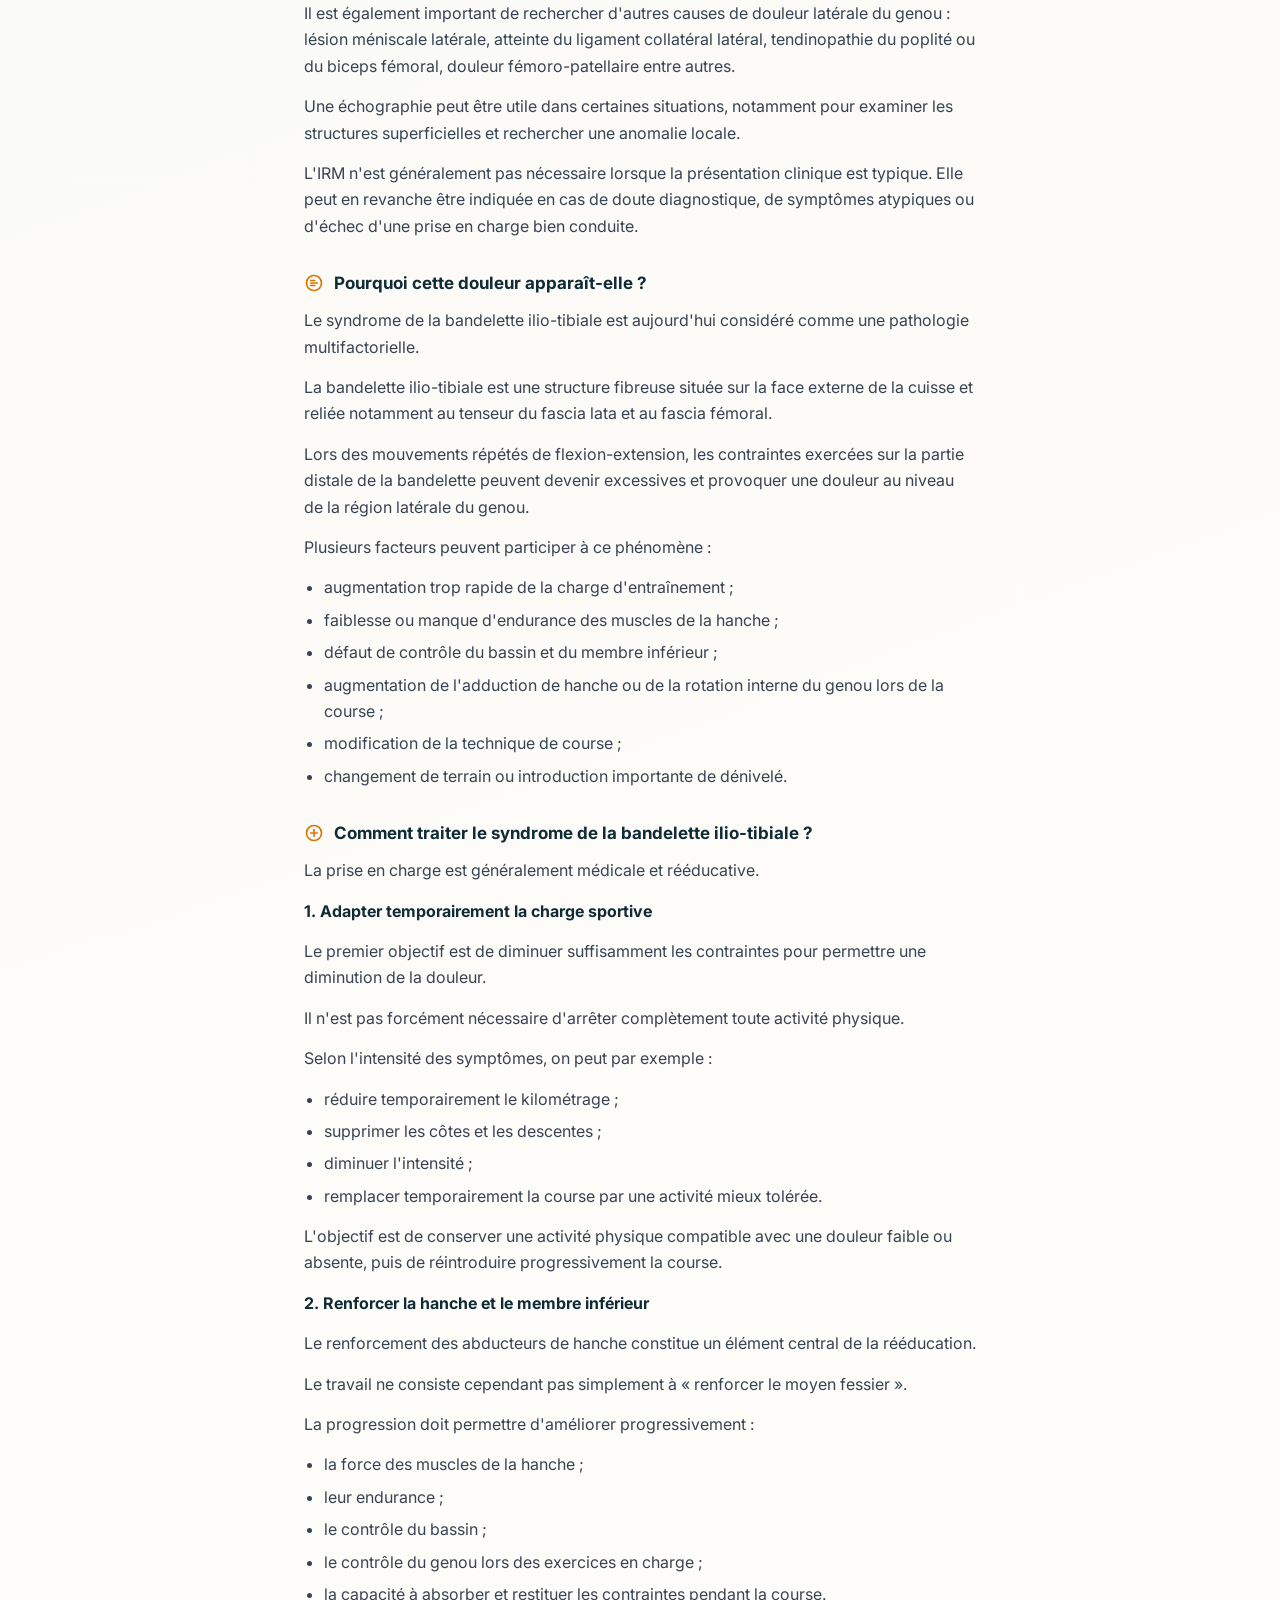
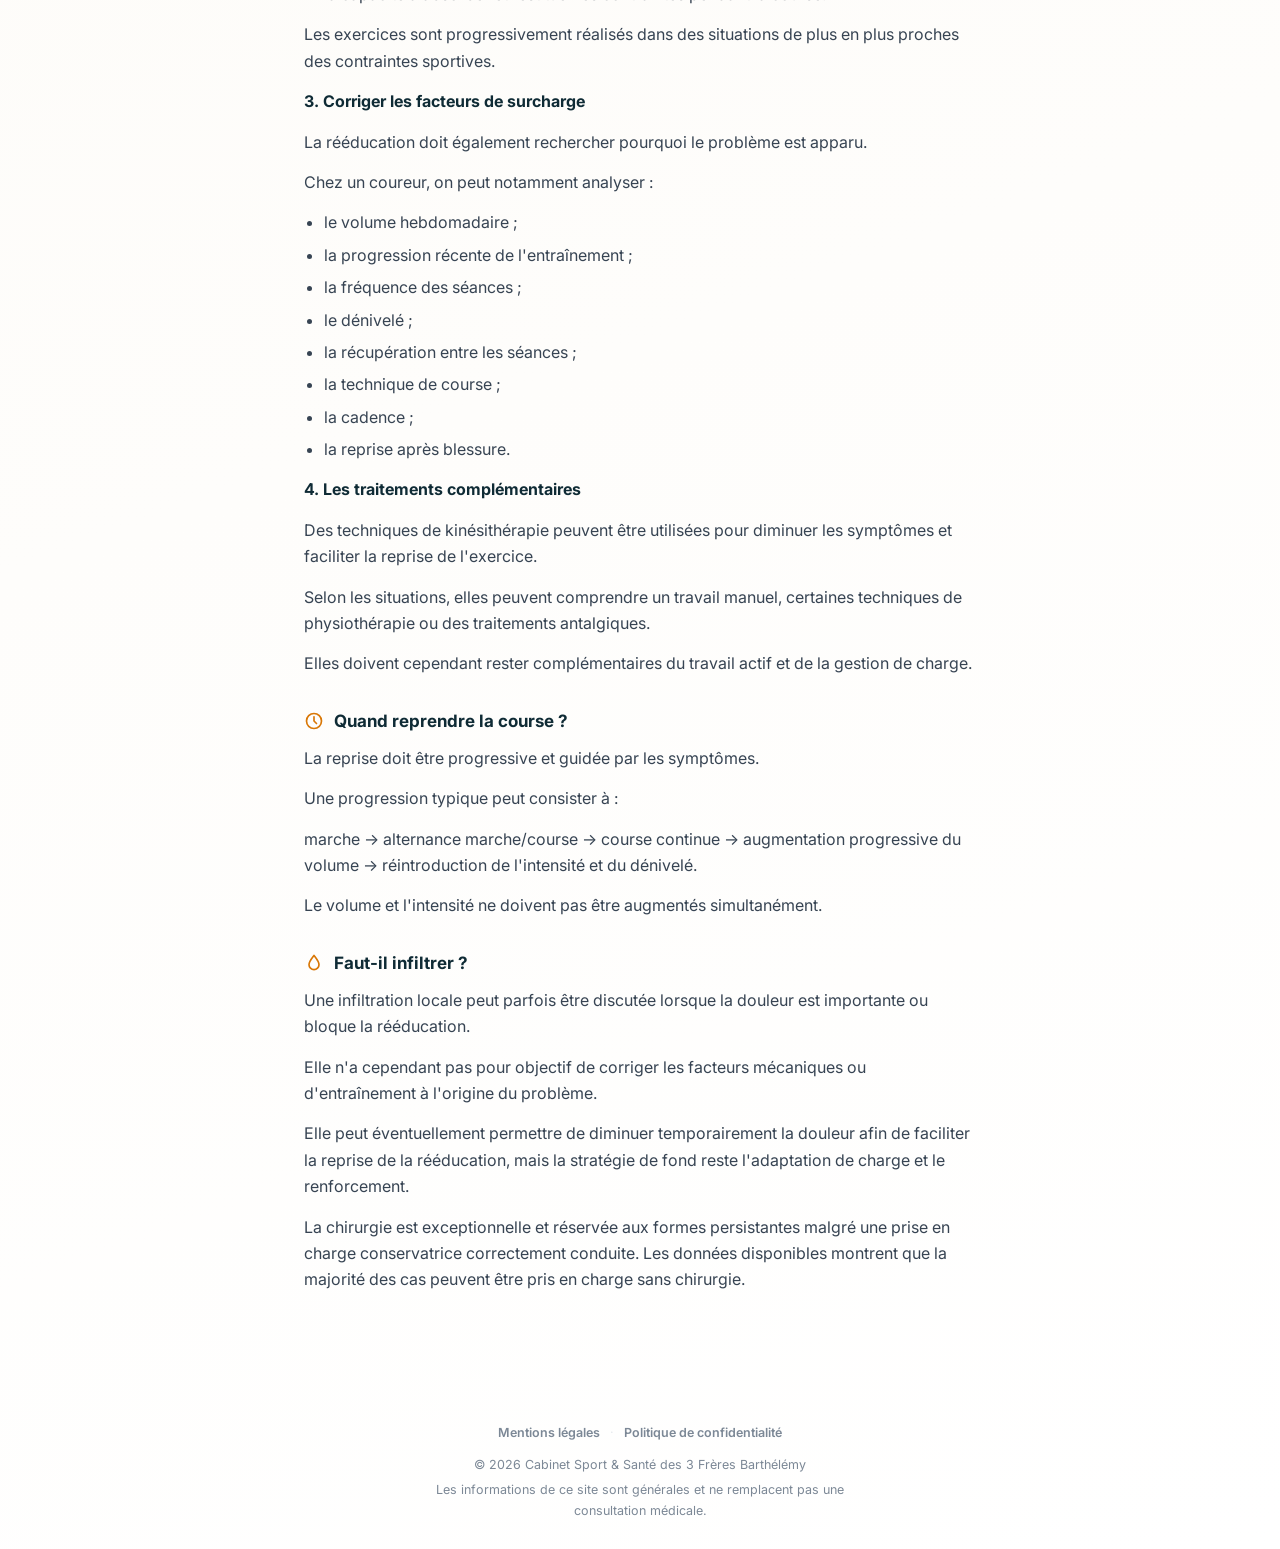
==== commit 76b586ad: "Improve nav CTA contrast, restructure footer, add privacy policy and new article - Change nav-cta bu" ====
--- a/bandelette-ilio-tibiale.html
+++ b/bandelette-ilio-tibiale.html
@@ -21,7 +21,7 @@
         <li><a href="cabinet.html">Le cabinet</a></li>
         <li><a href="pathologies.html" class="active">Pathologies / Blessures</a></li>
         <li><a href="traitements.html">Blog / Articles</a></li>
-        <li><a href="cabinet.html#rendez-vous" class="nav-cta"><img src="assets/icon-mark.svg" alt="">Prendre rendez-vous</a></li>
+        <li><a href="cabinet.html#rendez-vous" class="nav-cta"><img src="assets/icon-mark.svg" alt="" width="18" height="18">Prendre rendez-vous</a></li>
       </ul>
     </nav>
   </div>
@@ -152,8 +152,9 @@
 </main>
 
 <footer>
-  <div class="footer-links"><a href="mentions-legales.html">Mentions légales</a></div>
-  © 2026 Cabinet Sport &amp; Santé des 3 Frères Barthélémy. Les informations de ce site sont générales et ne remplacent pas une consultation médicale.
+  <div class="footer-links"><a href="mentions-legales.html">Mentions légales</a><span class="footer-sep">·</span><a href="politique-confidentialite.html">Politique de confidentialité</a></div>
+  <p class="footer-copy">&copy; 2026 Cabinet Sport &amp; Santé des 3 Frères Barthélémy</p>
+  <p class="footer-disclaimer">Les informations de ce site sont générales et ne remplacent pas une consultation médicale.</p>
 </footer>
 
 </body>
--- a/style.css
+++ b/style.css
@@ -39,12 +39,12 @@
 nav ul li a:hover,nav ul li a.active{color:var(--teal);border-color:var(--teal);}
 .nav-cta{
   display:inline-flex;align-items:center;gap:8px;font-weight:600;font-size:14px;color:#fff;
-  background:linear-gradient(135deg,#194b59,var(--navy));
-  box-shadow:0 6px 16px -8px rgba(15,43,53,0.55);
+  background:linear-gradient(135deg,var(--teal),var(--teal-dark));
+  box-shadow:0 6px 16px -8px rgba(14,124,124,0.55);
   padding:9px 20px;border-radius:999px;white-space:nowrap;
 }
 .nav-cta img{width:18px;height:18px;flex-shrink:0;}
-.nav-cta:hover{box-shadow:0 8px 20px -8px rgba(15,43,53,0.65);}
+.nav-cta:hover{box-shadow:0 8px 20px -8px rgba(14,124,124,0.65);}
 
 main{padding:52px 0 88px;}
 
@@ -143,6 +143,25 @@
 }
 .location-photo{object-position:center;}
 
+.access-card{
+  background:linear-gradient(135deg,#f8fbfa,#eef6f5);
+  border-radius:14px;padding:6px 24px;margin:0 0 12px;
+  box-shadow:0 10px 26px -18px rgba(15,43,53,0.25);
+}
+.access-row{
+  display:flex;align-items:center;gap:14px;font-size:14.5px;padding:12px 0;
+  border-bottom:1px solid rgba(15,43,53,0.06);
+}
+.access-row:last-child{border-bottom:none;}
+.access-icon{
+  width:36px;height:36px;border-radius:50%;flex-shrink:0;
+  background:linear-gradient(135deg,#eaf6f5,#d3ece9);
+  display:flex;align-items:center;justify-content:center;
+}
+.access-icon svg{width:18px;height:18px;color:var(--teal-dark);}
+.access-text{flex:1;}
+.access-label{font-weight:600;color:var(--navy);margin-right:6px;}
+
 .empty-state{
   border:1px dashed var(--border);border-radius:10px;padding:36px 24px;
   text-align:center;color:var(--text-light);margin:20px 0;
@@ -192,9 +211,12 @@
 .back-link svg{width:15px;height:15px;}
 
 footer{padding:28px 0;text-align:center;font-size:12.5px;color:var(--text-light);}
-.footer-links{margin-bottom:10px;}
+.footer-links{margin-bottom:12px;}
 .footer-links a{font-weight:600;color:var(--text-light);}
 .footer-links a:hover{color:var(--accent);}
+.footer-sep{margin:0 10px;color:var(--border);}
+.footer-copy{margin-bottom:4px;}
+.footer-disclaimer{max-width:480px;margin:0 auto;}
 
 @media (max-width: 640px){
   .nav-wrap{flex-direction:column;align-items:flex-start;padding:16px 20px;}
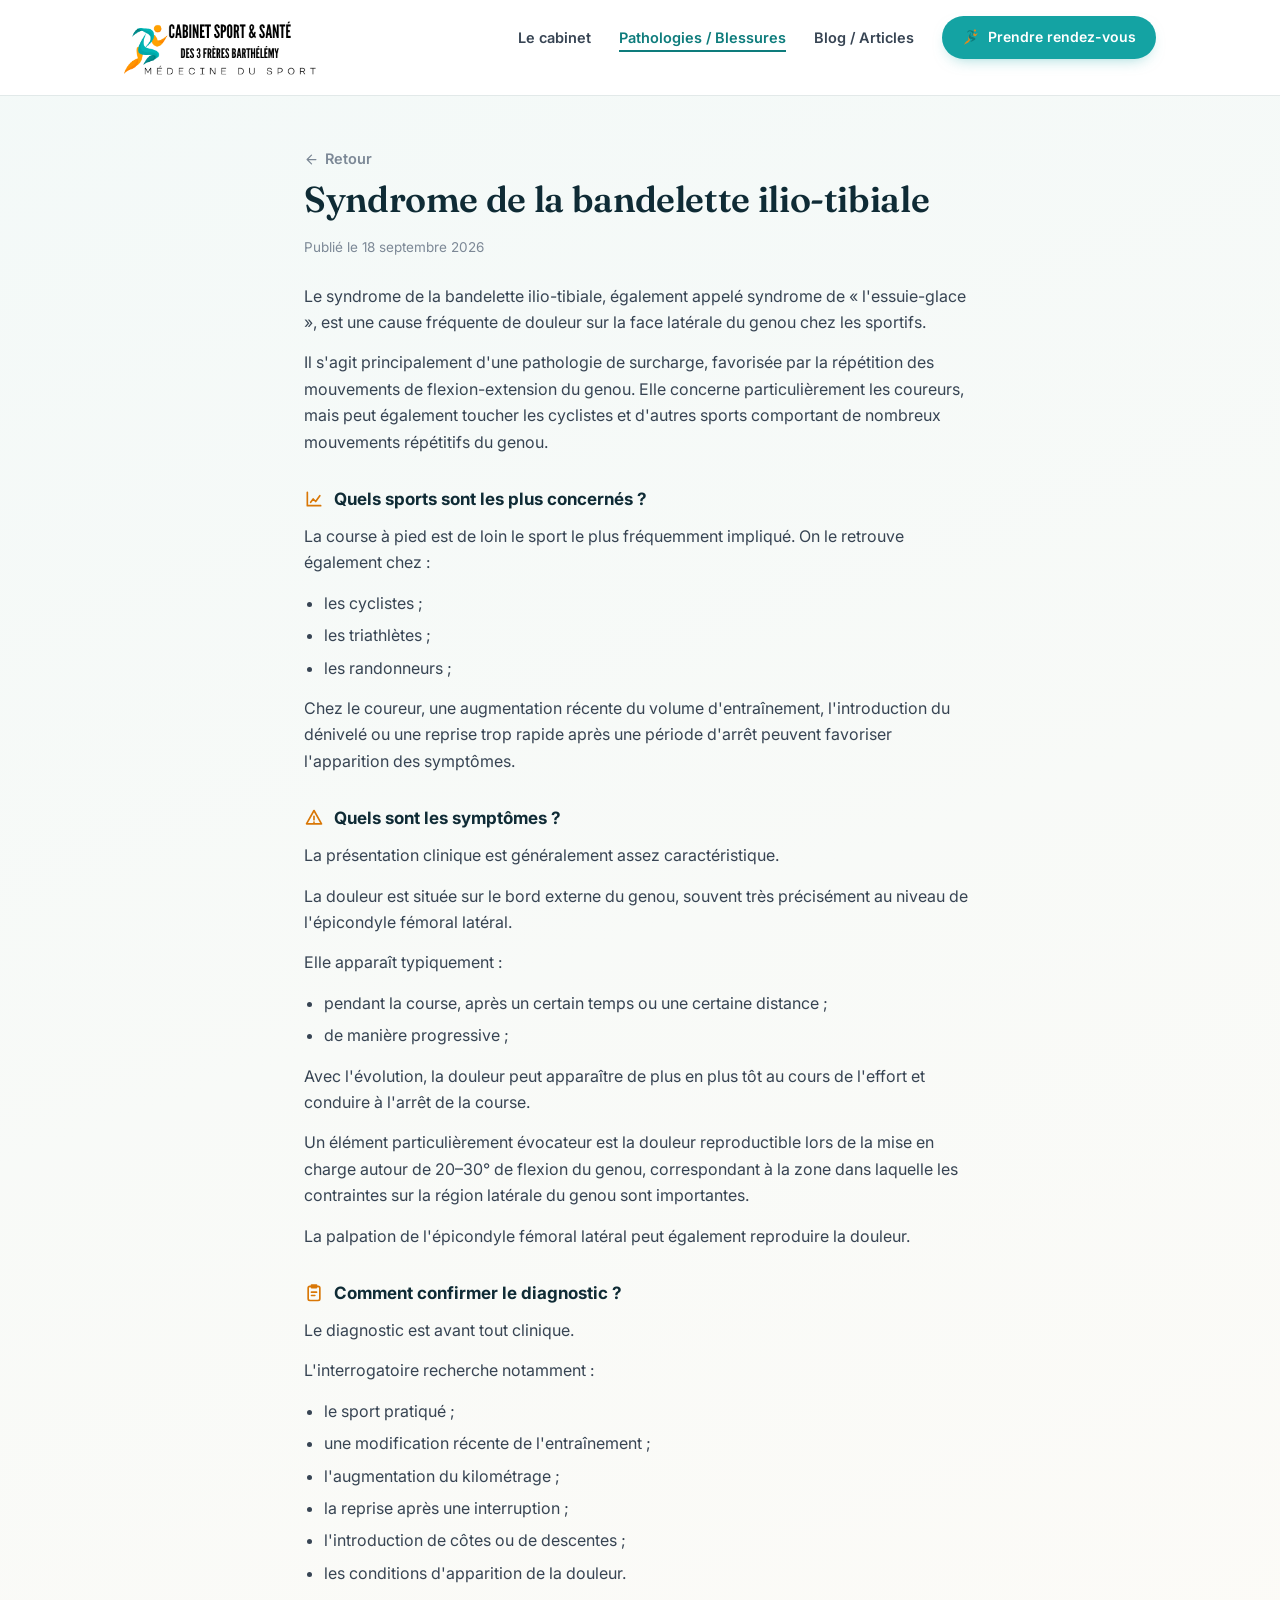
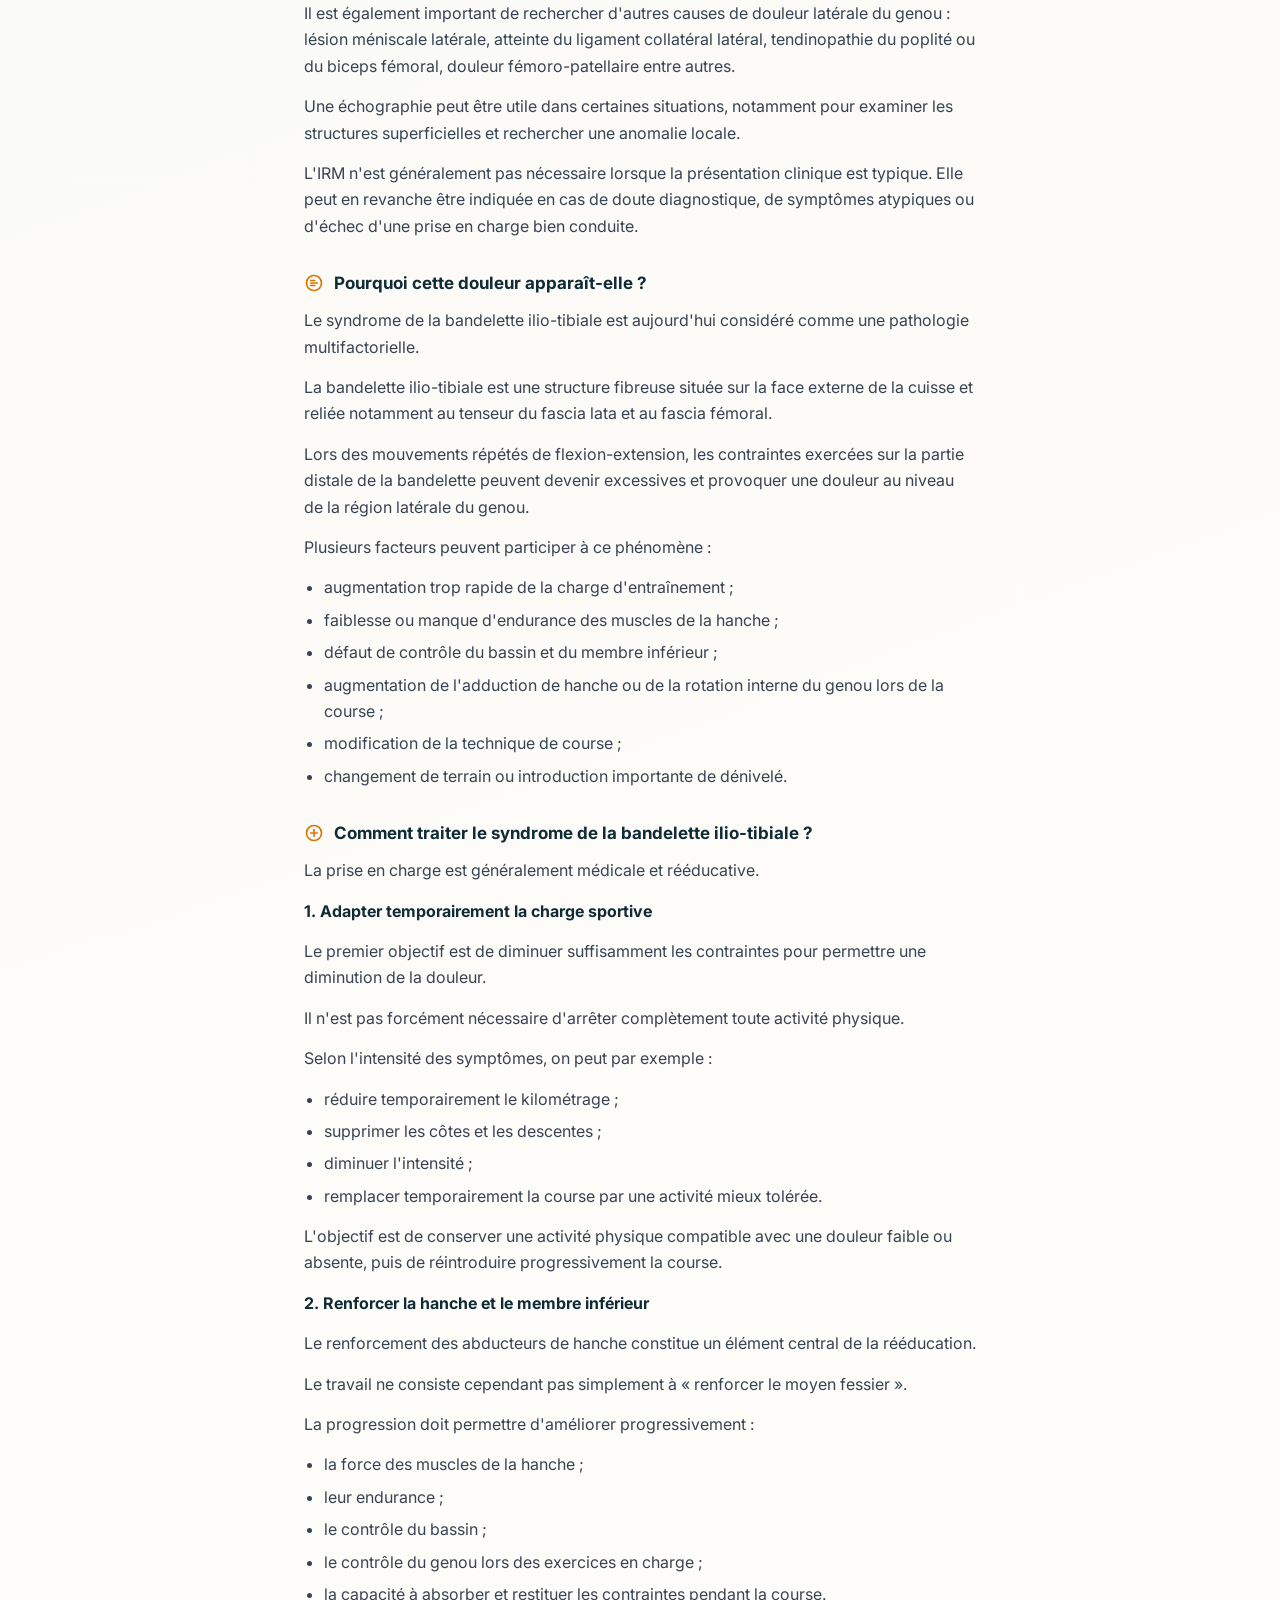
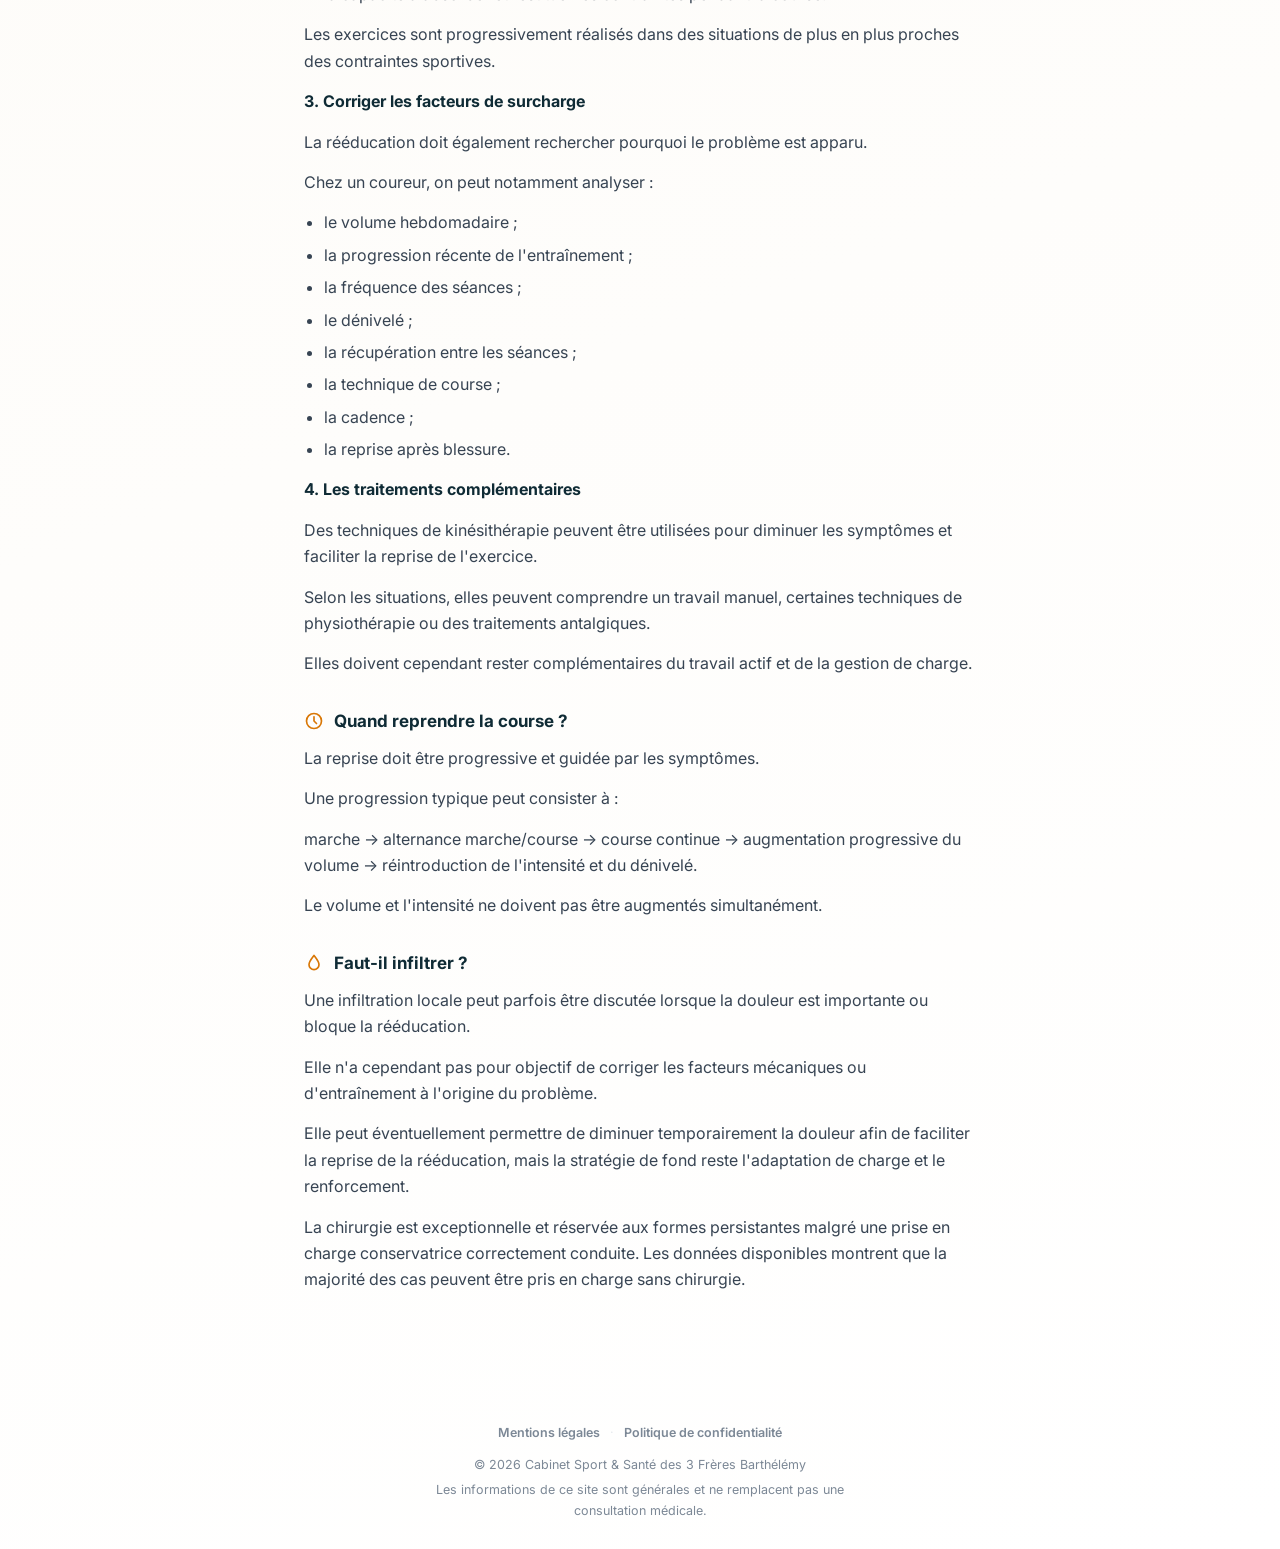
==== commit 0fa28757: "Add cache-busting version query to style.css The button color fixes from the last few commits were a" ====
--- a/bandelette-ilio-tibiale.html
+++ b/bandelette-ilio-tibiale.html
@@ -9,7 +9,7 @@
 <link rel="preconnect" href="https://fonts.googleapis.com">
 <link rel="preconnect" href="https://fonts.gstatic.com" crossorigin>
 <link href="https://fonts.googleapis.com/css2?family=Fraunces:opsz,wght@9..144,500;9..144,600&family=Inter:wght@400;500;600;700&display=swap" rel="stylesheet">
-<link rel="stylesheet" href="style.css">
+<link rel="stylesheet" href="style.css?v=2">
 </head>
 <body>
 
--- a/style.css
+++ b/style.css
@@ -39,12 +39,12 @@
 nav ul li a:hover,nav ul li a.active{color:var(--teal);border-color:var(--teal);}
 .nav-cta{
   display:inline-flex;align-items:center;gap:8px;font-weight:600;font-size:14px;color:#fff;
-  background:linear-gradient(135deg,var(--teal),var(--teal-dark));
-  box-shadow:0 6px 16px -8px rgba(14,124,124,0.55);
+  background:#14a3a3;
+  box-shadow:0 6px 16px -8px rgba(20,163,163,0.55);
   padding:9px 20px;border-radius:999px;white-space:nowrap;
 }
 .nav-cta img{width:18px;height:18px;flex-shrink:0;}
-.nav-cta:hover{box-shadow:0 8px 20px -8px rgba(14,124,124,0.65);}
+.nav-cta:hover{background:#128f8f;box-shadow:0 8px 20px -8px rgba(20,163,163,0.65);}
 
 main{padding:52px 0 88px;}
 
